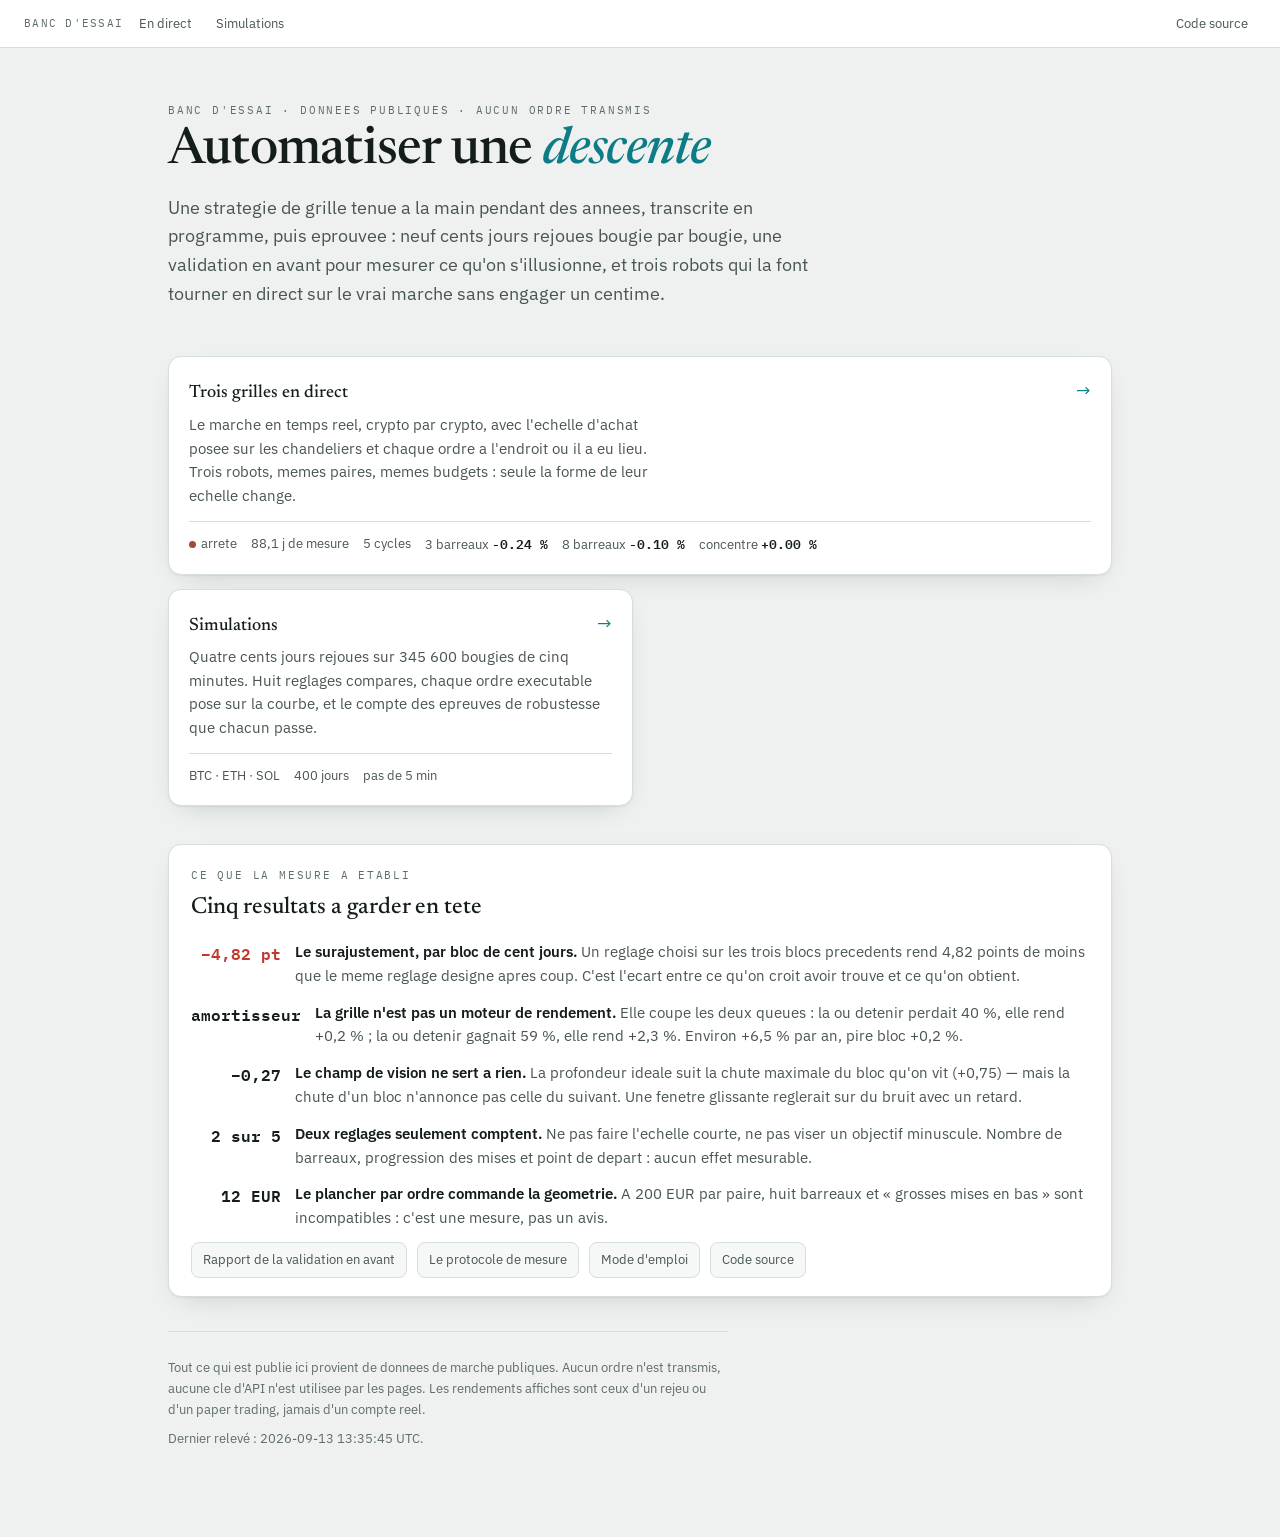
==== docs/index.html @ 189bc149 "Le bot Claude quitte le site : experience close, archivee telle quelle Le tableau de bord du modele " ====
<!doctype html>
<html lang="fr">
<head>
<meta charset="utf-8">
<meta name="viewport" content="width=device-width, initial-scale=1">
<title>Banc d'essai de trading</title>
<meta name="description" content="Trois grilles de trading en paper trading sur dix cryptos, et quatre cents jours rejoues bougie par bougie.">
<link rel="preconnect" href="https://fonts.googleapis.com">
<link rel="preconnect" href="https://fonts.gstatic.com" crossorigin>
<link rel="stylesheet" href="https://fonts.googleapis.com/css2?family=Newsreader:ital,opsz,wght@0,6..72,400;0,6..72,500;0,6..72,600;1,6..72,400&family=IBM+Plex+Mono:wght@400;500;600&family=IBM+Plex+Sans:wght@400;500;600&display=swap">
<link rel="stylesheet" href="nav.css">
<style>
:root{
  --ground:#EEF1F0; --surface:#FFFFFF; --surface-2:#F5F8F7; --surface-3:#EAEFED;
  --ink:#141D1C; --ink-2:#485552; --ink-3:#5F6D6A;
  --rule:#D6DEDC; --rule-fort:#B2BFBB;
  --achat:#0E7C86; --vente:#B0700A; --blocage:#A34A3A;
  --hausse:#0A7A54; --baisse:#C0392E;
  --dort:#C7D1CE; --sur-vif:#FFFFFF;
  --ombre:0 1px 2px rgba(20,29,28,.06), 0 10px 28px -14px rgba(20,29,28,.22);
  --focus:#0E7C86;
}
@media (prefers-color-scheme: dark){
  :root:not([data-theme="light"]){
    --ground:#0E1413; --surface:#161E1D; --surface-2:#1C2625; --surface-3:#243130;
    --ink:#E6ECEA; --ink-2:#A6B4B0; --ink-3:#8A9995;
    --rule:#27332F; --rule-fort:#3A4844;
    --achat:#45C2CE; --vente:#DDA33F; --blocage:#DB7A63;
    --hausse:#22C58B; --baisse:#EB6B5F;
    --dort:#2C3937; --sur-vif:#0E1413;
    --ombre:0 1px 2px rgba(0,0,0,.35), 0 10px 28px -14px rgba(0,0,0,.7);
    --focus:#45C2CE;
  }
}
:root[data-theme="dark"]{
  --ground:#0E1413; --surface:#161E1D; --surface-2:#1C2625; --surface-3:#243130;
  --ink:#E6ECEA; --ink-2:#A6B4B0; --ink-3:#8A9995;
  --rule:#27332F; --rule-fort:#3A4844;
  --achat:#45C2CE; --vente:#DDA33F; --blocage:#DB7A63;
  --hausse:#22C58B; --baisse:#EB6B5F;
  --dort:#2C3937; --sur-vif:#0E1413;
  --ombre:0 1px 2px rgba(0,0,0,.35), 0 10px 28px -14px rgba(0,0,0,.7);
  --focus:#45C2CE;
}
*{box-sizing:border-box}
body{margin:0; background:var(--ground); color:var(--ink);
  font-family:"IBM Plex Sans",system-ui,-apple-system,"Segoe UI",sans-serif;
  font-size:15px; line-height:1.6; -webkit-text-size-adjust:100%}
.enveloppe{max-width:980px; margin:0 auto; padding:clamp(24px,6vw,54px) 18px 80px}
h1,h2,h3{font-family:"Newsreader",Georgia,serif; font-weight:500; margin:0; text-wrap:balance}
h1{font-size:clamp(2rem,6.2vw,3.2rem); line-height:1.08; letter-spacing:-.015em}
h1 em{font-style:italic; color:var(--achat)}
h2{font-size:clamp(1.15rem,3vw,1.45rem)}
h3{font-size:1.12rem; font-weight:500}
p{margin:.6em 0}
a{color:var(--achat)}
.num{font-family:"IBM Plex Mono",ui-monospace,Menlo,Consolas,monospace;
  font-variant-numeric:tabular-nums; letter-spacing:-.01em}
.eyebrow{font-family:"IBM Plex Mono",monospace; font-size:.66rem; letter-spacing:.17em;
  text-transform:uppercase; color:var(--ink-3); margin:0 0 .5em}
.h{color:var(--hausse)} .b{color:var(--baisse)}
:focus-visible{outline:2px solid var(--focus); outline-offset:3px; border-radius:6px}

header.tete{margin-bottom:clamp(30px,5vw,48px)}
header.tete .chapo{max-width:60ch; color:var(--ink-2); font-size:clamp(1rem,2.4vw,1.12rem);
  margin-top:.8em}

/* --- les cartes de destination --- */
.grille{display:grid; gap:14px; grid-template-columns:1fr; margin-bottom:38px}
@media(min-width:720px){
  .grille{grid-template-columns:repeat(2,1fr)}
  .grille .large{grid-column:1 / -1}
}
.porte{display:block; text-decoration:none; color:inherit;
  background:var(--surface); border:1px solid var(--rule); border-radius:13px;
  padding:20px 20px 18px; box-shadow:var(--ombre);
  transition:border-color .15s ease, transform .15s ease}
.porte:hover,.porte:focus-visible{border-color:var(--achat); transform:translateY(-1px)}
.porte .haut{display:flex; align-items:baseline; justify-content:space-between; gap:12px}
.porte h3{line-height:1.2}
.porte .fleche{color:var(--achat); font-size:1.1rem; flex:none}
.porte p{color:var(--ink-2); font-size:.92rem; margin:.5em 0 0; max-width:52ch}
.porte .etat{display:flex; flex-wrap:wrap; gap:6px 14px; margin-top:14px;
  padding-top:12px; border-top:1px solid var(--rule); font-size:.8rem; color:var(--ink-2)}
.porte .etat b{font-family:"IBM Plex Mono",monospace; font-weight:600; color:var(--ink)}
.pastille{display:inline-block; width:7px; height:7px; border-radius:50%;
  margin-right:5px; vertical-align:middle; background:var(--dort)}
.pastille.vif{background:var(--hausse)} .pastille.froid{background:var(--blocage)}

/* --- ce que le banc a etabli --- */
.constats{background:var(--surface); border:1px solid var(--rule); border-radius:13px;
  padding:22px 22px 18px; box-shadow:var(--ombre); margin-bottom:28px}
.constats ul{list-style:none; margin:14px 0 0; padding:0; display:flex;
  flex-direction:column; gap:13px}
.constats li{display:grid; grid-template-columns:auto 1fr; gap:14px; align-items:start}
.constats .chiffre{font-family:"IBM Plex Mono",monospace; font-weight:600; font-size:1.02rem;
  min-width:5.6rem; text-align:right; padding-top:1px}
.constats .quoi{color:var(--ink-2); font-size:.93rem}
.constats .quoi b{color:var(--ink); font-weight:600}

.docs{display:flex; flex-wrap:wrap; gap:8px 10px; margin-top:12px}
.docs a{display:inline-block; padding:6px 11px; border-radius:8px; font-size:.84rem;
  border:1px solid var(--rule); background:var(--surface-2); text-decoration:none;
  color:var(--ink-2)}
.docs a:hover,.docs a:focus-visible{color:var(--ink); border-color:var(--rule-fort)}
footer{margin-top:34px; padding-top:18px; border-top:1px solid var(--rule);
  font-size:.82rem; color:var(--ink-3); max-width:70ch}
</style>
</head>
<body>
<script src="nav.js" defer></script>
<div class="enveloppe">

<header class="tete">
  <p class="eyebrow">banc d'essai · donnees publiques · aucun ordre transmis</p>
  <h1>Automatiser une <em>descente</em></h1>
  <p class="chapo">Une strategie de grille tenue a la main pendant des annees, transcrite
     en programme, puis eprouvee : neuf cents jours rejoues bougie par bougie, une
     validation en avant pour mesurer ce qu'on s'illusionne, et trois robots qui la font
     tourner en direct sur le vrai marche sans engager un centime.</p>
</header>

<div class="grille">
  <a class="porte large" href="paper.html">
    <div class="haut"><h3>Trois grilles en direct</h3><span class="fleche">→</span></div>
    <p>Le marche en temps reel, crypto par crypto, avec l'echelle d'achat posee sur les
       chandeliers et chaque ordre a l'endroit ou il a eu lieu. Trois robots, memes paires,
       memes budgets : seule la forme de leur echelle change.</p>
    <div class="etat" id="etat-paper"><span>chargement…</span></div>
  </a>

  <a class="porte" href="simulations.html">
    <div class="haut"><h3>Simulations</h3><span class="fleche">→</span></div>
    <p>Quatre cents jours rejoues sur 345 600 bougies de cinq minutes. Huit reglages
       compares, chaque ordre executable pose sur la courbe, et le compte des epreuves
       de robustesse que chacun passe.</p>
    <div class="etat"><span>BTC · ETH · SOL</span><span>400 jours</span><span>pas de 5 min</span></div>
  </a>

</div>

<section class="constats">
  <p class="eyebrow">ce que la mesure a etabli</p>
  <h2>Cinq resultats a garder en tete</h2>
  <ul>
    <li><span class="chiffre b">−4,82 pt</span><span class="quoi">
      <b>Le surajustement, par bloc de cent jours.</b> Un reglage choisi sur les trois
      blocs precedents rend 4,82 points de moins que le meme reglage designe apres coup.
      C'est l'ecart entre ce qu'on croit avoir trouve et ce qu'on obtient.</span></li>
    <li><span class="chiffre">amortisseur</span><span class="quoi">
      <b>La grille n'est pas un moteur de rendement.</b> Elle coupe les deux queues :
      la ou detenir perdait 40 %, elle rend +0,2 % ; la ou detenir gagnait 59 %, elle
      rend +2,3 %. Environ +6,5 % par an, pire bloc +0,2 %.</span></li>
    <li><span class="chiffre">−0,27</span><span class="quoi">
      <b>Le champ de vision ne sert a rien.</b> La profondeur ideale suit la chute
      maximale du bloc qu'on vit (+0,75) — mais la chute d'un bloc n'annonce pas celle
      du suivant. Une fenetre glissante reglerait sur du bruit avec un retard.</span></li>
    <li><span class="chiffre">2 sur 5</span><span class="quoi">
      <b>Deux reglages seulement comptent.</b> Ne pas faire l'echelle courte, ne pas
      viser un objectif minuscule. Nombre de barreaux, progression des mises et point
      de depart : aucun effet mesurable.</span></li>
    <li><span class="chiffre">12 EUR</span><span class="quoi">
      <b>Le plancher par ordre commande la geometrie.</b> A 200 EUR par paire, huit
      barreaux et « grosses mises en bas » sont incompatibles : c'est une mesure, pas
      un avis.</span></li>
  </ul>
  <div class="docs">
    <a href="https://github.com/thomasMareel/claude-trading/blob/master/docs/archives/validation-en-avant-2026-09-08.md">Rapport de la validation en avant</a>
    <a href="https://github.com/thomasMareel/claude-trading/blob/master/docs/protocole.md">Le protocole de mesure</a>
    <a href="https://github.com/thomasMareel/claude-trading/blob/master/README.md">Mode d'emploi</a>
    <a href="https://github.com/thomasMareel/claude-trading">Code source</a>
  </div>
</section>

<footer>
  <p>Tout ce qui est publie ici provient de donnees de marche publiques. Aucun ordre n'est
     transmis, aucune cle d'API n'est utilisee par les pages. Les rendements affiches sont
     ceux d'un rejeu ou d'un paper trading, jamais d'un compte reel.</p>
  <p id="maj"></p>
</footer>

</div>
<script>
const pct = v => (v>=0?"+":"") + (v*100).toFixed(2) + " %";
const sgn = v => v > 0 ? "h" : (v < 0 ? "b" : "");
function duree(ms){
  const h = ms/3600000;
  return h < 48 ? h.toFixed(1).replace(".",",")+" h" : (h/24).toFixed(1).replace(".",",")+" j";
}
async function lire(f){
  try{ const r = await fetch(f + "?t=" + Date.now(), {cache:"no-store"});
       return r.ok ? await r.json() : null; }
  catch(e){ return null; }
}
(async function(){
  const [a,b,c] = await Promise.all([
    lire("data/paper_grille.json"), lire("data/paper_grille_8paliers.json"),
    lire("data/paper_grille_8paliers_concentre.json"),
  ]);
  const jeux = [a,b,c].filter(d => d && d.paires && d.paires.length);
  const n = document.getElementById("etat-paper");
  if (!jeux.length) n.innerHTML = "<span>pas encore de releve</span>";
  else {
    const frais = jeux.some(d => Date.now() - Date.parse(d.maj) < 8*60000);
    const nomCourt = {"3paliers":"3 barreaux","8paliers":"8 barreaux",
                      "8paliers_concentre":"concentre"};
    const cycles = jeux.reduce((s,d) => s + d.paires.reduce((t,p)=>t+p.cycles,0), 0);
    n.innerHTML =
      `<span><span class="pastille ${frais?"vif":"froid"}"></span>${frais?"en marche":"arrete"}</span>`
      + `<span>${duree(Date.now()-Math.min(...jeux.map(d=>d.depuis)))} de mesure</span>`
      + `<span>${cycles} cycle${cycles>1?"s":""}</span>`
      + jeux.map(d => `<span>${nomCourt[d.profil]||d.profil} <b class="${sgn(d.perf_total)}">`
          + `${pct(d.perf_total)}</b></span>`).join("");
  }
  const majs = jeux.map(d => d.maj).sort();
  document.getElementById("maj").textContent = majs.length
    ? "Dernier relevé : " + majs[majs.length-1].replace("T"," ").replace("+00:00"," UTC") + "."
    : "";
})();
</script>
</body>
</html>
---- docs/nav.css ----
/*  La barre de navigation, partagee par toutes les pages.
 *
 *  Elle n'impose aucune palette : chaque page a la sienne, et les variables
 *  sont lues avec des solutions de repli en cascade — d'abord le nom utilise
 *  par la page des simulations et du paper trading, puis celui du tableau de
 *  bord, puis une valeur en dur. Une page qui ne definit rien reste donc
 *  lisible, et une page qui definit tout garde son identite.
 */
.barre-nav {
  position: sticky; top: 0; z-index: 50;
  display: flex; align-items: center; gap: 4px;
  flex-wrap: wrap;
  padding: 7px clamp(10px, 3vw, 22px);
  background: var(--surface, var(--card, #fff));
  border-bottom: 1px solid var(--rule, var(--border, #D6DEDC));
  font-family: "IBM Plex Sans", system-ui, -apple-system, "Segoe UI", sans-serif;
  font-size: .82rem;
  /*  translateZ force une couche de composition : sans elle, Safari laisse
   *  filtrer les chandeliers SVG a travers la barre pendant le defilement.  */
  transform: translateZ(0);
  backdrop-filter: saturate(1.2) blur(6px);
}
.barre-nav a {
  display: inline-flex; align-items: center; gap: 6px;
  padding: 5px 9px; border-radius: 7px;
  color: var(--ink-2, var(--muted, #485552));
  text-decoration: none; white-space: nowrap;
  border: 1px solid transparent;
}
.barre-nav a:hover, .barre-nav a:focus-visible {
  background: var(--surface-2, var(--card-2, rgba(127,127,127,.10)));
  color: var(--ink, var(--fg, #141D1C));
}
.barre-nav a[aria-current="page"] {
  color: var(--ink, var(--fg, #141D1C));
  font-weight: 600;
  border-color: var(--rule, var(--border, #D6DEDC));
  background: var(--surface-2, var(--card-2, rgba(127,127,127,.08)));
}
.barre-nav .retour {
  font-weight: 600;
  color: var(--achat, var(--accent, #0E7C86));
}
.barre-nav .retour svg { width: 14px; height: 14px; flex: none; }
.barre-nav .sep {
  width: 1px; height: 18px; margin: 0 6px;
  background: var(--rule, var(--border, #D6DEDC));
  flex: none;
}
.barre-nav .pousse { margin-left: auto; }
.barre-nav .etiquette {
  font-family: "IBM Plex Mono", ui-monospace, monospace;
  font-size: .66rem; letter-spacing: .12em; text-transform: uppercase;
  color: var(--ink-3, var(--muted, #5F6D6A));
  padding: 5px 2px;
}
@media (max-width: 560px) {
  .barre-nav { font-size: .78rem; gap: 2px; }
  .barre-nav .etiquette { display: none; }
  .barre-nav a { padding: 5px 7px; }
}
@media print { .barre-nav { display: none; } }
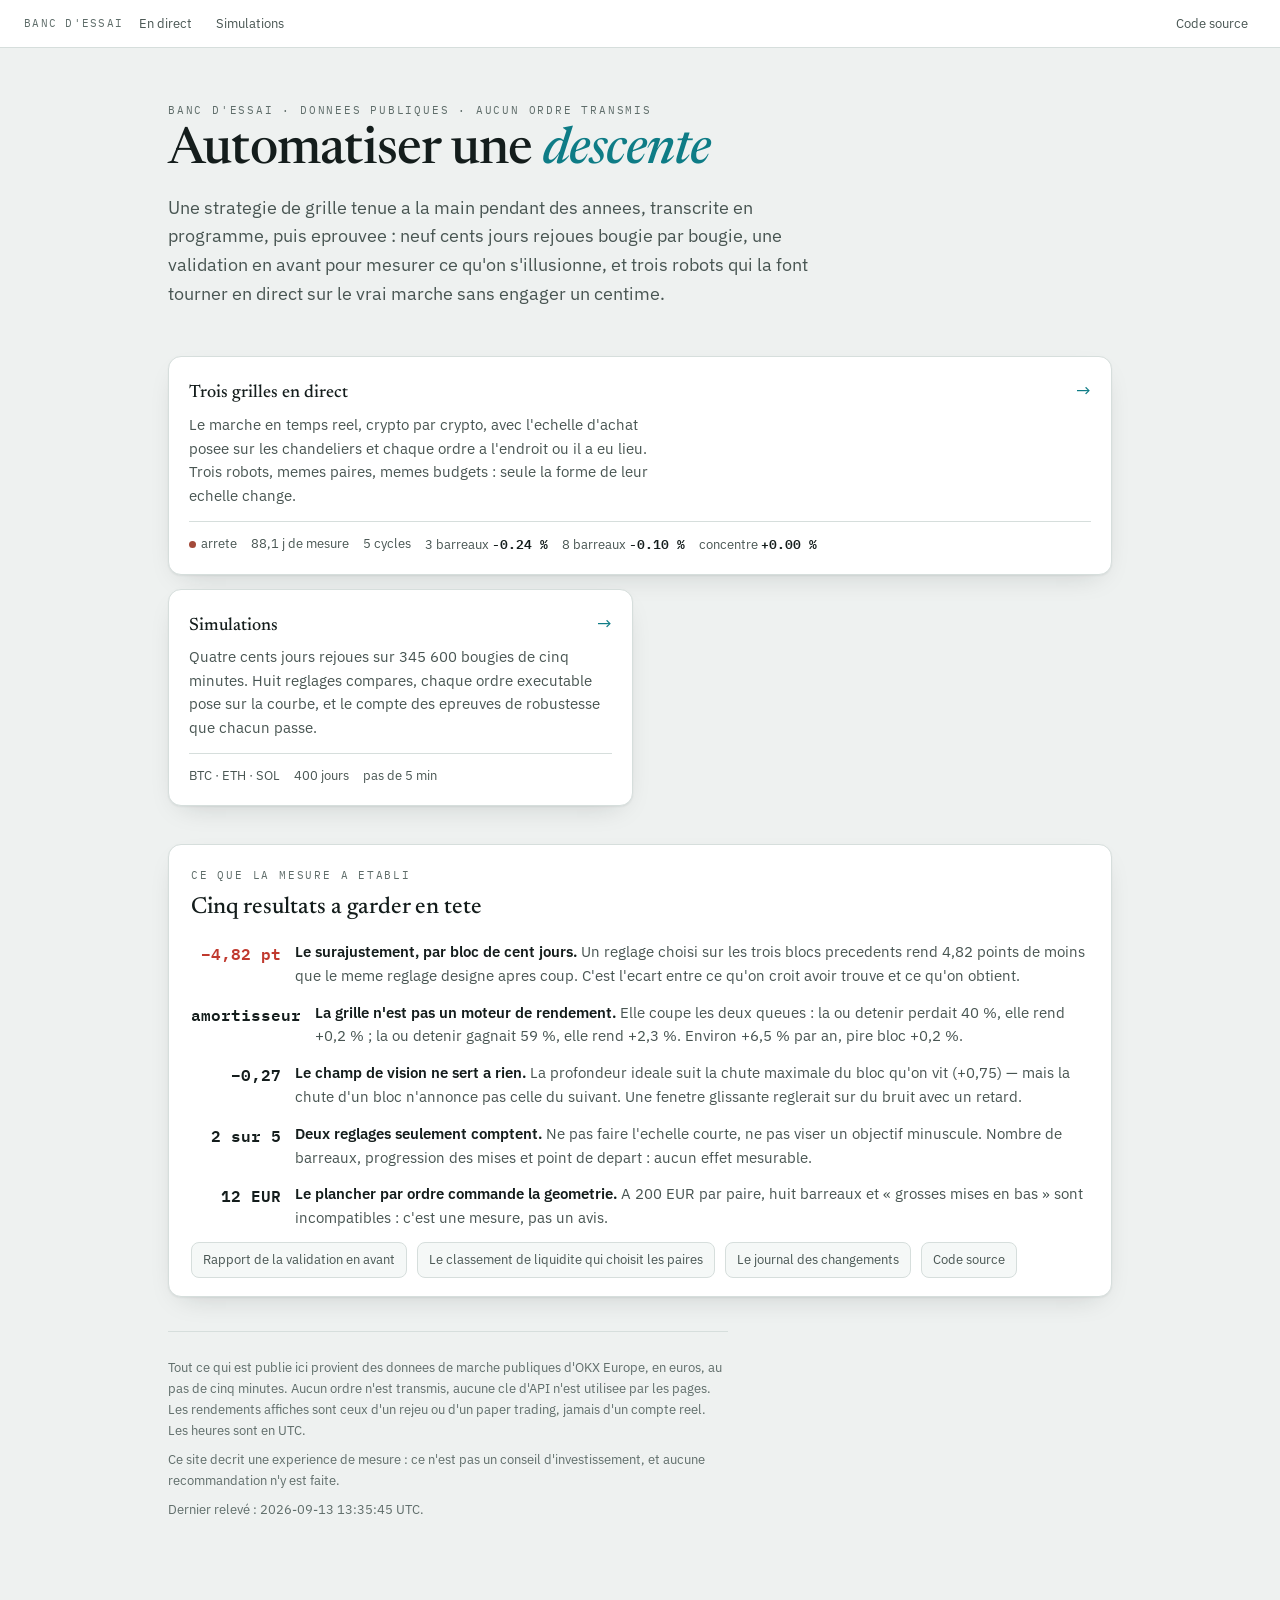
==== commit a4fd834c: "Le site cessait d'etre aussi honnete que le depot : quatre corrections Audit du site sous cinq angle" ====
--- a/docs/index.html
+++ b/docs/index.html
@@ -166,16 +166,19 @@
   </ul>
   <div class="docs">
     <a href="https://github.com/thomasMareel/claude-trading/blob/master/docs/archives/validation-en-avant-2026-09-08.md">Rapport de la validation en avant</a>
-    <a href="https://github.com/thomasMareel/claude-trading/blob/master/docs/protocole.md">Le protocole de mesure</a>
-    <a href="https://github.com/thomasMareel/claude-trading/blob/master/README.md">Mode d'emploi</a>
+    <a href="https://github.com/thomasMareel/claude-trading/blob/master/docs/archives/liquidite.json">Le classement de liquidite qui choisit les paires</a>
+    <a href="https://github.com/thomasMareel/claude-trading/commits/master">Le journal des changements</a>
     <a href="https://github.com/thomasMareel/claude-trading">Code source</a>
   </div>
 </section>
 
 <footer>
-  <p>Tout ce qui est publie ici provient de donnees de marche publiques. Aucun ordre n'est
-     transmis, aucune cle d'API n'est utilisee par les pages. Les rendements affiches sont
-     ceux d'un rejeu ou d'un paper trading, jamais d'un compte reel.</p>
+  <p>Tout ce qui est publie ici provient des donnees de marche publiques d'OKX Europe, en
+     euros, au pas de cinq minutes. Aucun ordre n'est transmis, aucune cle d'API n'est
+     utilisee par les pages. Les rendements affiches sont ceux d'un rejeu ou d'un paper
+     trading, jamais d'un compte reel. Les heures sont en UTC.</p>
+  <p>Ce site decrit une experience de mesure : ce n'est pas un conseil d'investissement,
+     et aucune recommandation n'y est faite.</p>
   <p id="maj"></p>
 </footer>
 
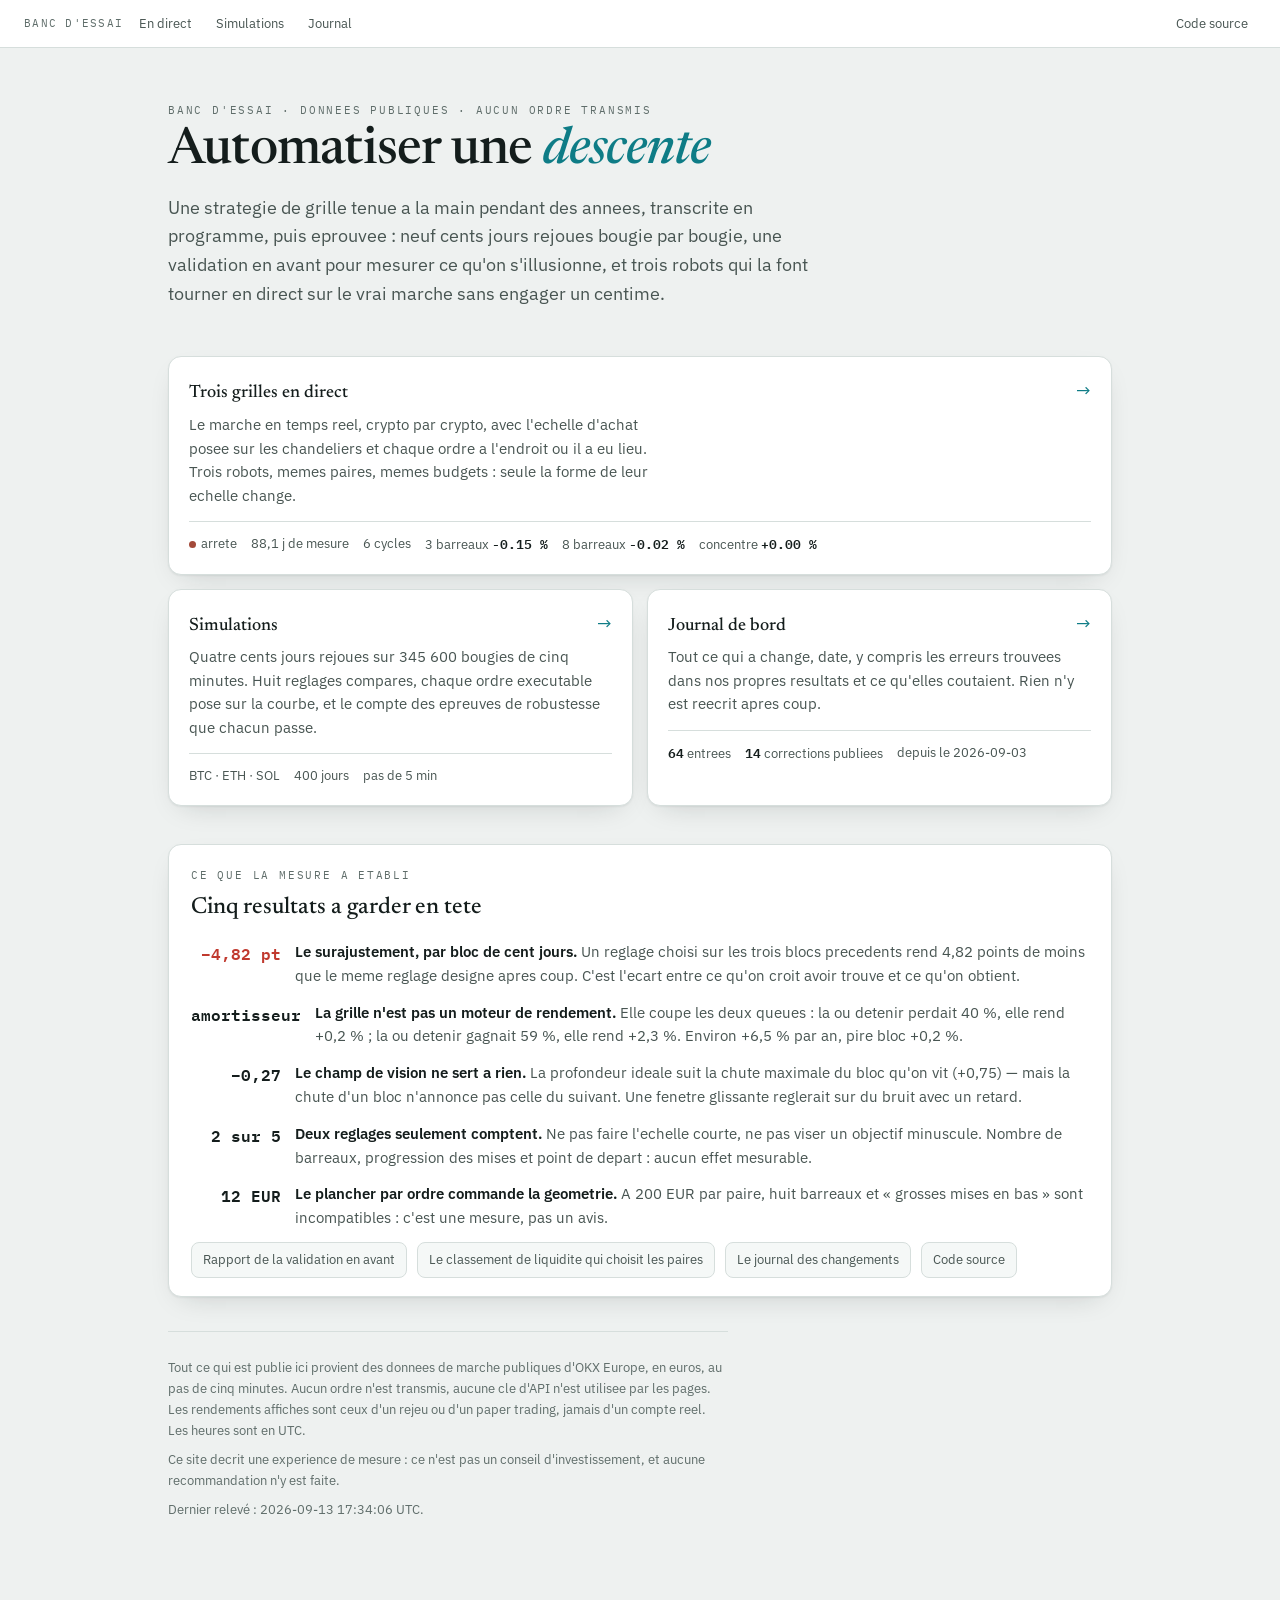
==== commit ecf35162: "Un journal de bord : ce qui a change, et ce qui etait faux Des centaines de pages publient des courb" ====
--- a/docs/index.html
+++ b/docs/index.html
@@ -137,6 +137,12 @@
     <div class="etat"><span>BTC · ETH · SOL</span><span>400 jours</span><span>pas de 5 min</span></div>
   </a>
 
+  <a class="porte" href="journal.html">
+    <div class="haut"><h3>Journal de bord</h3><span class="fleche">→</span></div>
+    <p>Tout ce qui a change, date, y compris les erreurs trouvees dans nos propres
+       resultats et ce qu'elles coutaient. Rien n'y est reecrit apres coup.</p>
+    <div class="etat" id="etat-journal"><span>chargement…</span></div>
+  </a>
 </div>
 
 <section class="constats">
@@ -196,9 +202,9 @@
   catch(e){ return null; }
 }
 (async function(){
-  const [a,b,c] = await Promise.all([
+  const [a,b,c,jrn] = await Promise.all([
     lire("data/paper_grille.json"), lire("data/paper_grille_8paliers.json"),
-    lire("data/paper_grille_8paliers_concentre.json"),
+    lire("data/paper_grille_8paliers_concentre.json"), lire("data/journal.json"),
   ]);
   const jeux = [a,b,c].filter(d => d && d.paires && d.paires.length);
   const n = document.getElementById("etat-paper");
@@ -215,6 +221,14 @@
       + jeux.map(d => `<span>${nomCourt[d.profil]||d.profil} <b class="${sgn(d.perf_total)}">`
           + `${pct(d.perf_total)}</b></span>`).join("");
   }
+  const nj = document.getElementById("etat-journal");
+  if (jrn && jrn.entrees && jrn.entrees.length){
+    const corr = jrn.entrees.filter(e => e.etiquette === "correction").length;
+    nj.innerHTML = `<span><b>${jrn.entrees.length}</b> entrees</span>`
+      + `<span><b>${corr}</b> corrections publiees</span>`
+      + `<span>depuis le ${jrn.entrees[jrn.entrees.length-1].date.slice(0,10)}</span>`;
+  } else nj.innerHTML = "<span>indisponible</span>";
+
   const majs = jeux.map(d => d.maj).sort();
   document.getElementById("maj").textContent = majs.length
     ? "Dernier relevé : " + majs[majs.length-1].replace("T"," ").replace("+00:00"," UTC") + "."
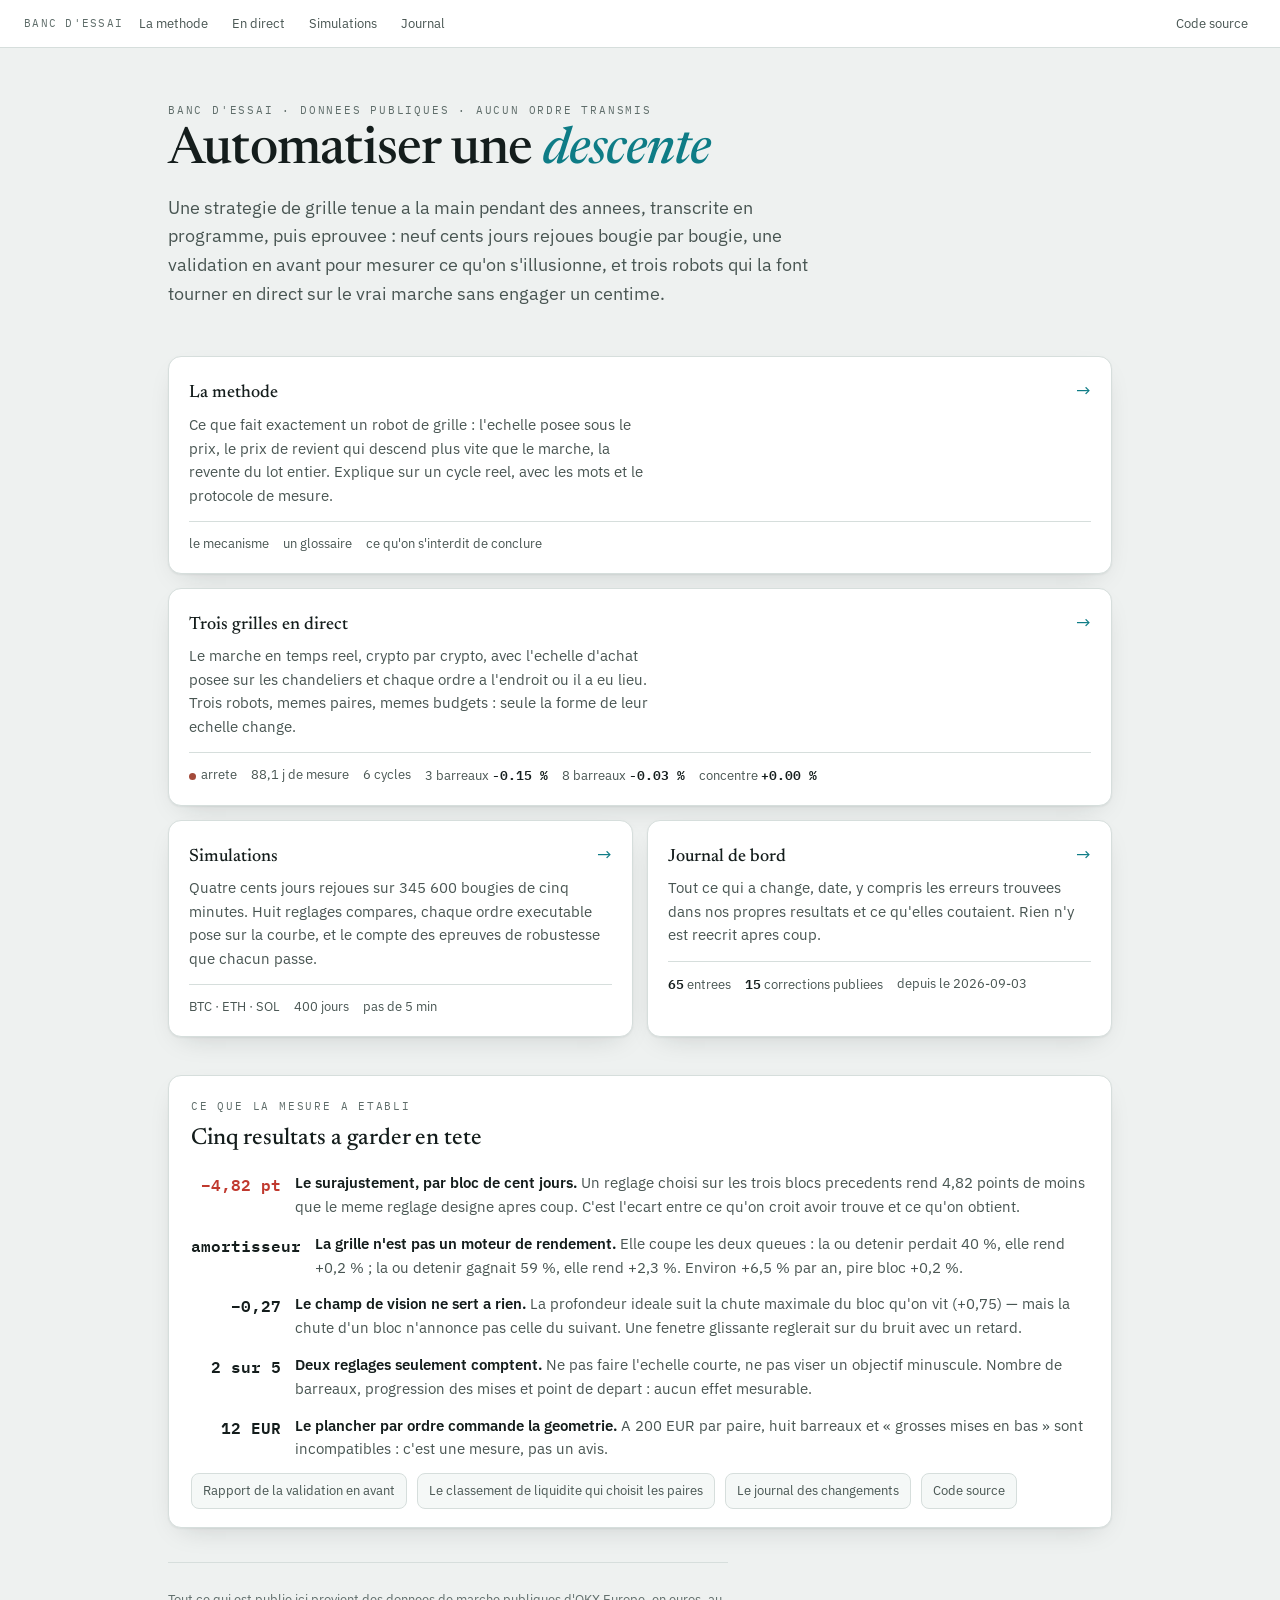
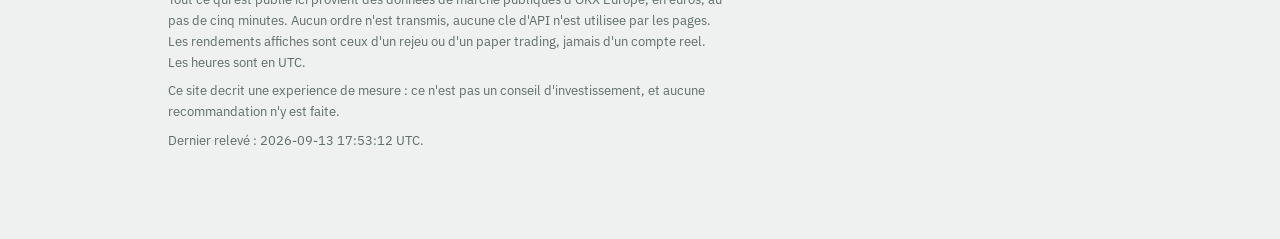
==== commit f1549211: "La methode : le mecanisme explique sur un cycle reel, et non sur un exemple arrange C'etait le trou " ====
--- a/docs/index.html
+++ b/docs/index.html
@@ -121,6 +121,15 @@
 </header>
 
 <div class="grille">
+  <a class="porte large" href="methode.html">
+    <div class="haut"><h3>La methode</h3><span class="fleche">→</span></div>
+    <p>Ce que fait exactement un robot de grille : l'echelle posee sous le prix, le
+       prix de revient qui descend plus vite que le marche, la revente du lot entier.
+       Explique sur un cycle reel, avec les mots et le protocole de mesure.</p>
+    <div class="etat"><span>le mecanisme</span><span>un glossaire</span><span>ce qu'on
+      s'interdit de conclure</span></div>
+  </a>
+
   <a class="porte large" href="paper.html">
     <div class="haut"><h3>Trois grilles en direct</h3><span class="fleche">→</span></div>
     <p>Le marche en temps reel, crypto par crypto, avec l'echelle d'achat posee sur les
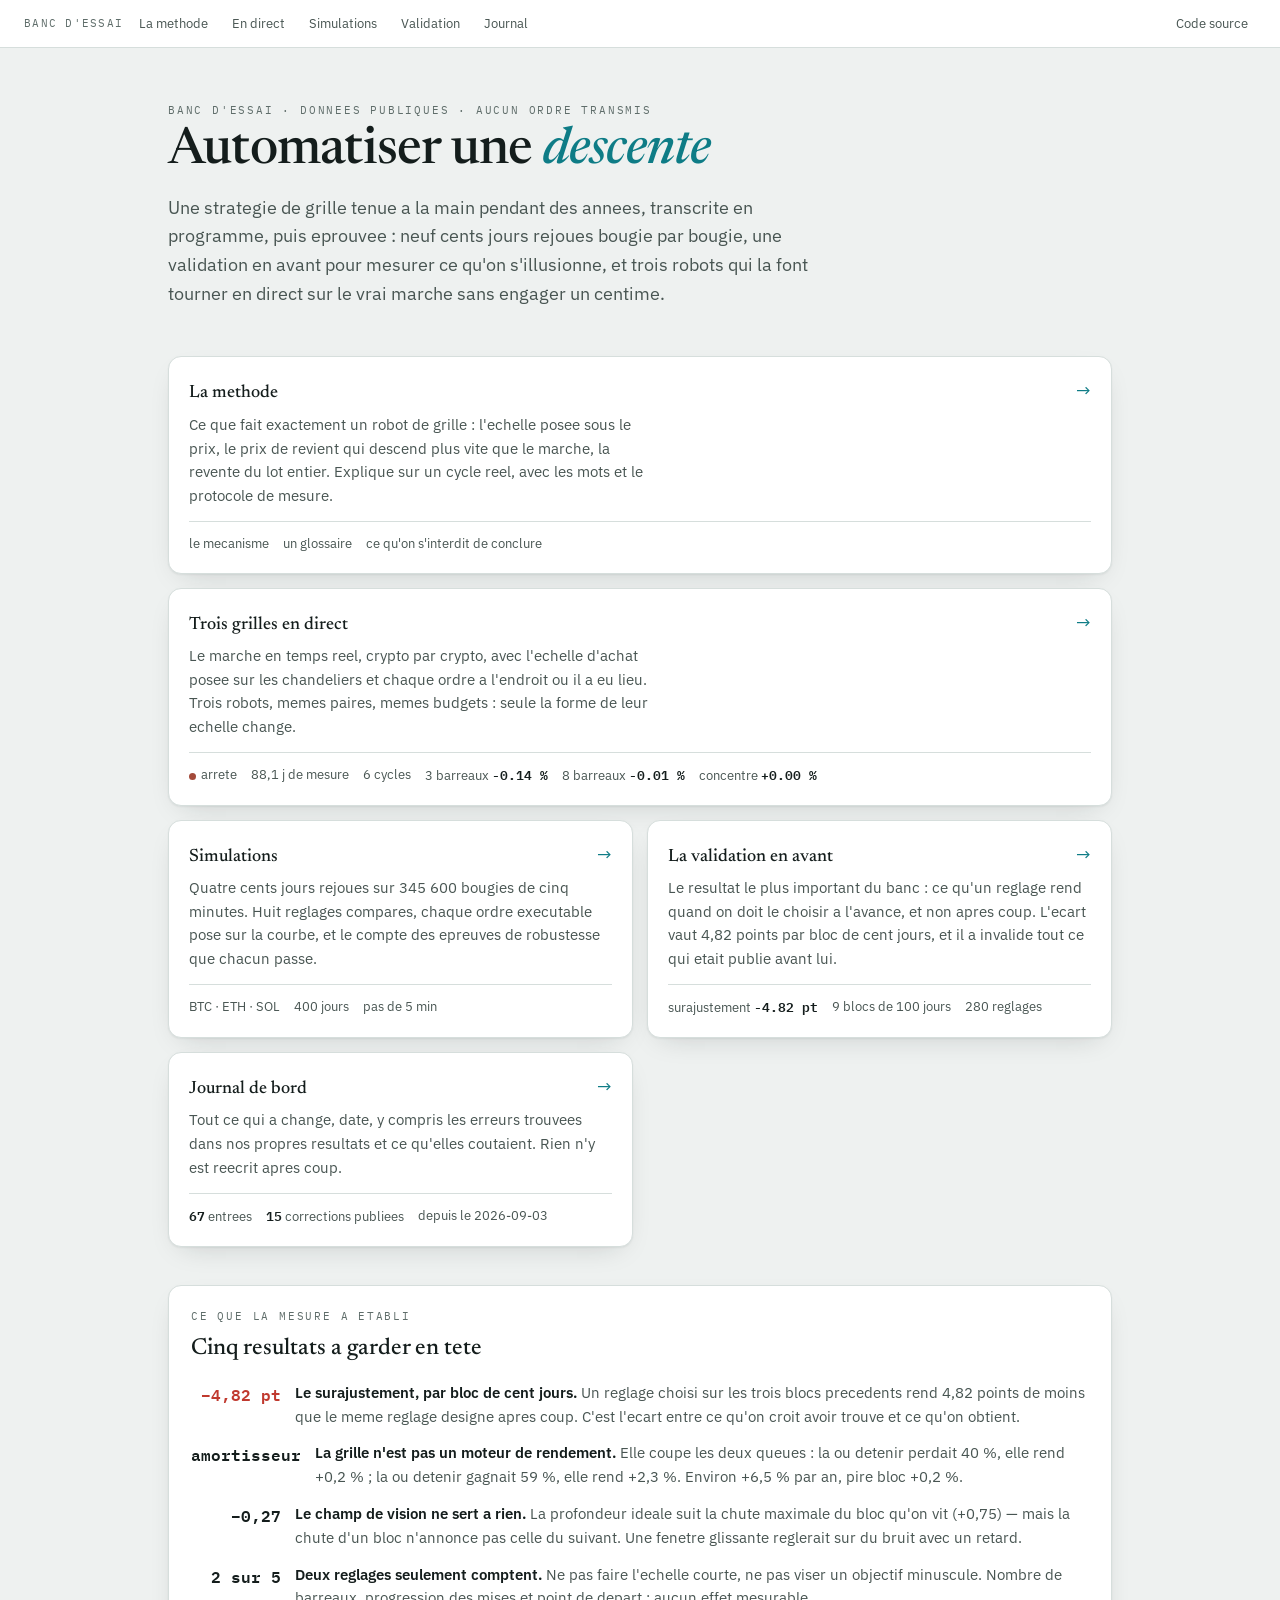
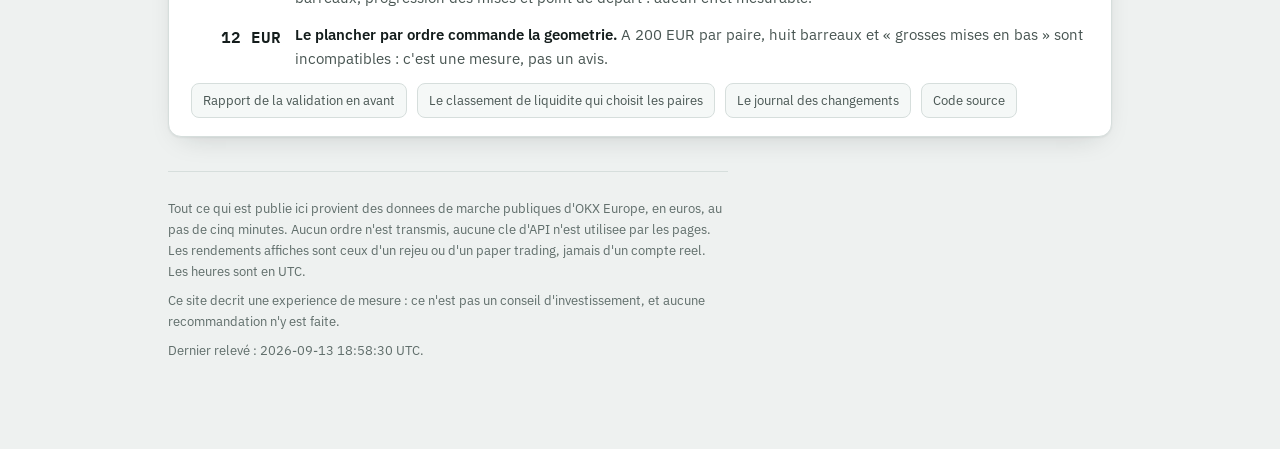
==== commit 903a3ad2: "La validation en avant devient une page, et les couleurs cessent de vivre en cinq exemplaires DEUX C" ====
--- a/docs/index.html
+++ b/docs/index.html
@@ -9,39 +9,8 @@
 <link rel="preconnect" href="https://fonts.gstatic.com" crossorigin>
 <link rel="stylesheet" href="https://fonts.googleapis.com/css2?family=Newsreader:ital,opsz,wght@0,6..72,400;0,6..72,500;0,6..72,600;1,6..72,400&family=IBM+Plex+Mono:wght@400;500;600&family=IBM+Plex+Sans:wght@400;500;600&display=swap">
 <link rel="stylesheet" href="nav.css">
+<link rel="stylesheet" href="jetons.css">
 <style>
-:root{
-  --ground:#EEF1F0; --surface:#FFFFFF; --surface-2:#F5F8F7; --surface-3:#EAEFED;
-  --ink:#141D1C; --ink-2:#485552; --ink-3:#5F6D6A;
-  --rule:#D6DEDC; --rule-fort:#B2BFBB;
-  --achat:#0E7C86; --vente:#B0700A; --blocage:#A34A3A;
-  --hausse:#0A7A54; --baisse:#C0392E;
-  --dort:#C7D1CE; --sur-vif:#FFFFFF;
-  --ombre:0 1px 2px rgba(20,29,28,.06), 0 10px 28px -14px rgba(20,29,28,.22);
-  --focus:#0E7C86;
-}
-@media (prefers-color-scheme: dark){
-  :root:not([data-theme="light"]){
-    --ground:#0E1413; --surface:#161E1D; --surface-2:#1C2625; --surface-3:#243130;
-    --ink:#E6ECEA; --ink-2:#A6B4B0; --ink-3:#8A9995;
-    --rule:#27332F; --rule-fort:#3A4844;
-    --achat:#45C2CE; --vente:#DDA33F; --blocage:#DB7A63;
-    --hausse:#22C58B; --baisse:#EB6B5F;
-    --dort:#2C3937; --sur-vif:#0E1413;
-    --ombre:0 1px 2px rgba(0,0,0,.35), 0 10px 28px -14px rgba(0,0,0,.7);
-    --focus:#45C2CE;
-  }
-}
-:root[data-theme="dark"]{
-  --ground:#0E1413; --surface:#161E1D; --surface-2:#1C2625; --surface-3:#243130;
-  --ink:#E6ECEA; --ink-2:#A6B4B0; --ink-3:#8A9995;
-  --rule:#27332F; --rule-fort:#3A4844;
-  --achat:#45C2CE; --vente:#DDA33F; --blocage:#DB7A63;
-  --hausse:#22C58B; --baisse:#EB6B5F;
-  --dort:#2C3937; --sur-vif:#0E1413;
-  --ombre:0 1px 2px rgba(0,0,0,.35), 0 10px 28px -14px rgba(0,0,0,.7);
-  --focus:#45C2CE;
-}
 *{box-sizing:border-box}
 body{margin:0; background:var(--ground); color:var(--ink);
   font-family:"IBM Plex Sans",system-ui,-apple-system,"Segoe UI",sans-serif;
@@ -144,6 +113,14 @@
        compares, chaque ordre executable pose sur la courbe, et le compte des epreuves
        de robustesse que chacun passe.</p>
     <div class="etat"><span>BTC · ETH · SOL</span><span>400 jours</span><span>pas de 5 min</span></div>
+  </a>
+
+  <a class="porte" href="validation.html">
+    <div class="haut"><h3>La validation en avant</h3><span class="fleche">→</span></div>
+    <p>Le resultat le plus important du banc : ce qu'un reglage rend quand on doit le
+       choisir a l'avance, et non apres coup. L'ecart vaut 4,82 points par bloc de cent
+       jours, et il a invalide tout ce qui etait publie avant lui.</p>
+    <div class="etat" id="etat-validation"><span>chargement…</span></div>
   </a>
 
   <a class="porte" href="journal.html">
@@ -211,9 +188,10 @@
   catch(e){ return null; }
 }
 (async function(){
-  const [a,b,c,jrn] = await Promise.all([
+  const [a,b,c,jrn,val] = await Promise.all([
     lire("data/paper_grille.json"), lire("data/paper_grille_8paliers.json"),
     lire("data/paper_grille_8paliers_concentre.json"), lire("data/journal.json"),
+    lire("data/validation.json"),
   ]);
   const jeux = [a,b,c].filter(d => d && d.paires && d.paires.length);
   const n = document.getElementById("etat-paper");
@@ -238,6 +216,14 @@
       + `<span>depuis le ${jrn.entrees[jrn.entrees.length-1].date.slice(0,10)}</span>`;
   } else nj.innerHTML = "<span>indisponible</span>";
 
+  const nv = document.getElementById("etat-validation");
+  if (val && val.verdict){
+    const w = val.verdict;
+    nv.innerHTML = `<span>surajustement <b class="b">${(w.surajustement*100).toFixed(2)} pt</b></span>`
+      + `<span>${val.n_blocs} blocs de ${val.bloc_jours} jours</span>`
+      + `<span>${val.n_reglages} reglages</span>`;
+  } else nv.innerHTML = "<span>indisponible</span>";
+
   const majs = jeux.map(d => d.maj).sort();
   document.getElementById("maj").textContent = majs.length
     ? "Dernier relevé : " + majs[majs.length-1].replace("T"," ").replace("+00:00"," UTC") + "."
--- a/docs/jetons.css
+++ b/docs/jetons.css
@@ -0,0 +1,71 @@
+/*  Les couleurs du site, en un seul endroit.
+ *
+ *  Elles etaient recopiees dans cinq pages, environ cent vingt lignes chacune,
+ *  et elles avaient DEJA DIVERGE sans que personne le voie : --hausse valait
+ *  #0A7A54 sur quatre pages et #0B8F63 sur celle des simulations, qui portait
+ *  en plus deux verts differents pour « positif » dans son propre fichier —
+ *  --hausse-txt pour le texte, --hausse pour les valeurs. On retient #0A7A54,
+ *  et --hausse-txt devient un alias de --hausse plutot qu'une seconde verite.
+ *
+ *  TROIS ETATS, PAS DEUX. Le visiteur peut avoir choisi clair, choisi sombre,
+ *  ou n'avoir rien choisi — et c'est le cas le plus frequent, ou seul
+ *  prefers-color-scheme decide. Le bloc :root nu porte donc la palette claire
+ *  complete ; la media-query ne REDEFINIT que les memes jetons, protegee par
+ *  :not([data-theme="light"]) pour qu'un choix explicite de clair l'emporte sur
+ *  un systeme sombre ; et [data-theme="dark"] les redefinit encore pour que le
+ *  choix explicite de sombre l'emporte dans l'autre sens. Aucune couleur
+ *  n'existe uniquement derriere une media-query : elle ne s'appliquerait pas
+ *  dans l'etat par defaut du navigateur.
+ */
+:root{
+  /* surfaces et fonds */
+  --ground:#EEF1F0; --surface:#FFFFFF; --surface-2:#F5F8F7; --surface-3:#EAEFED;
+  /* encres */
+  --ink:#141D1C; --ink-2:#485552; --ink-3:#5F6D6A;
+  /* filets */
+  --rule:#D6DEDC; --rule-fort:#B2BFBB;
+  /* le vocabulaire du banc : un achat, une vente, un blocage */
+  --achat:#0E7C86; --vente:#B0700A; --blocage:#A34A3A;
+  /* la direction d'un prix */
+  --hausse:#0A7A54; --baisse:#C0392E;
+  /* les memes, en aplat, quand du texte clair se pose dessus */
+  --achat-plein:#0C6E70; --hausse-plein:#0A7A54; --baisse-plein:#B23A2E;
+  --hausse-txt:#0A7A54;          /* alias historique : meme valeur que --hausse */
+  --sur-vif:#FFFFFF;             /* texte pose sur un aplat vif */
+  /* ce qui dort, et le prix lui-meme */
+  --dort:#C7D1CE; --prix:#3F4B47;
+  --ombre:0 1px 2px rgba(20,29,28,.06), 0 10px 28px -14px rgba(20,29,28,.22);
+  --focus:#0E7C86;
+}
+@media (prefers-color-scheme: dark){
+  :root:not([data-theme="light"]){
+    --ground:#0E1413; --surface:#161E1D; --surface-2:#1C2625; --surface-3:#243130;
+    --ink:#E6ECEA; --ink-2:#A6B4B0; --ink-3:#8A9995;
+    /*  --rule remonte de #27332F a #2E3B37 : sur un fond presque noir, l'ancien
+     *  filet etait invisible et les cartes n'avaient plus de bord.  */
+    --rule:#2E3B37; --rule-fort:#3A4844;
+    --achat:#45C2CE; --vente:#DDA33F; --blocage:#DB7A63;
+    --hausse:#22C58B; --baisse:#EB6B5F;
+    --achat-plein:#45C2CE; --hausse-plein:#22C58B; --baisse-plein:#EB6B5F;
+    --hausse-txt:#22C58B;
+    --sur-vif:#0E1413;
+    --dort:#2C3937; --prix:#93A19D;
+    /*  Une ombre noire sur un fond presque noir ne souleve rien. On garde une
+     *  ombre resserree pour la profondeur, et le relief vient du filet.  */
+    --ombre:0 1px 2px rgba(0,0,0,.4), 0 6px 18px -10px rgba(0,0,0,.75);
+    --focus:#45C2CE;
+  }
+}
+:root[data-theme="dark"]{
+  --ground:#0E1413; --surface:#161E1D; --surface-2:#1C2625; --surface-3:#243130;
+  --ink:#E6ECEA; --ink-2:#A6B4B0; --ink-3:#8A9995;
+  --rule:#2E3B37; --rule-fort:#3A4844;
+  --achat:#45C2CE; --vente:#DDA33F; --blocage:#DB7A63;
+  --hausse:#22C58B; --baisse:#EB6B5F;
+  --achat-plein:#45C2CE; --hausse-plein:#22C58B; --baisse-plein:#EB6B5F;
+  --hausse-txt:#22C58B;
+  --sur-vif:#0E1413;
+  --dort:#2C3937; --prix:#93A19D;
+  --ombre:0 1px 2px rgba(0,0,0,.4), 0 6px 18px -10px rgba(0,0,0,.75);
+  --focus:#45C2CE;
+}
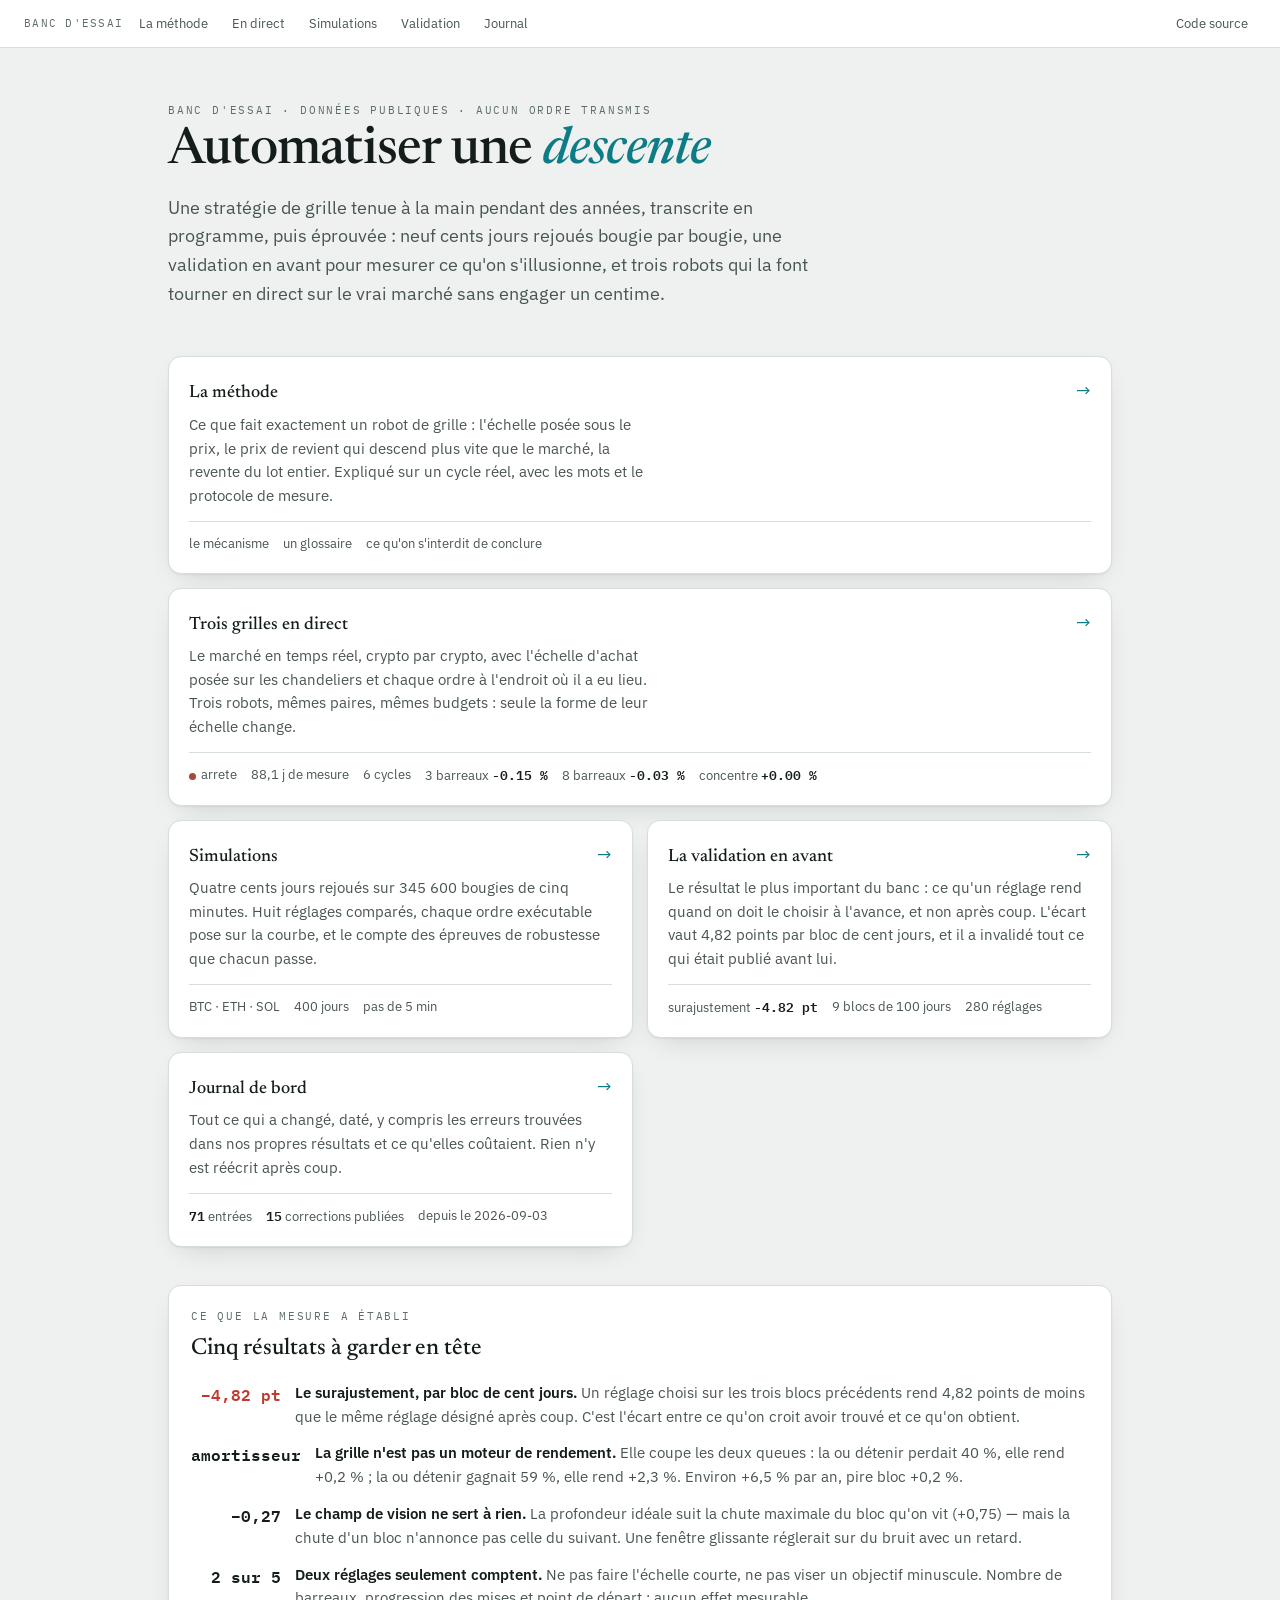
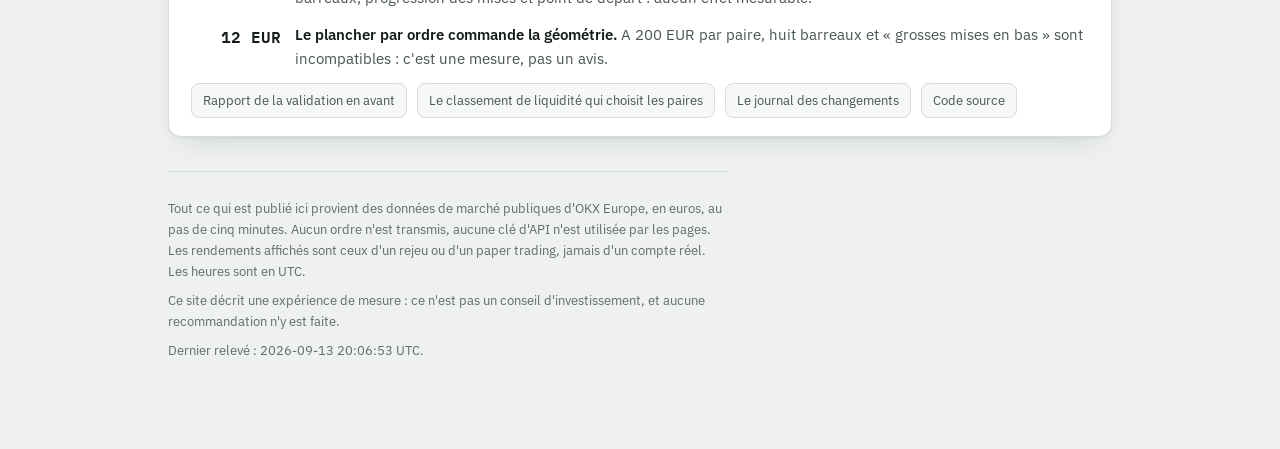
==== commit edac0554: "Les accents, et l'outil qui les remet sans casser le code Les pages avaient ete ecrites sans accents" ====
--- a/docs/index.html
+++ b/docs/index.html
@@ -4,7 +4,7 @@
 <meta charset="utf-8">
 <meta name="viewport" content="width=device-width, initial-scale=1">
 <title>Banc d'essai de trading</title>
-<meta name="description" content="Trois grilles de trading en paper trading sur dix cryptos, et quatre cents jours rejoues bougie par bougie.">
+<meta name="description" content="Trois grilles de trading en paper trading sur dix cryptos, et quatre cents jours rejoués bougie par bougie.">
 <link rel="preconnect" href="https://fonts.googleapis.com">
 <link rel="preconnect" href="https://fonts.gstatic.com" crossorigin>
 <link rel="stylesheet" href="https://fonts.googleapis.com/css2?family=Newsreader:ital,opsz,wght@0,6..72,400;0,6..72,500;0,6..72,600;1,6..72,400&family=IBM+Plex+Mono:wght@400;500;600&family=IBM+Plex+Sans:wght@400;500;600&display=swap">
@@ -81,95 +81,95 @@
 <div class="enveloppe">
 
 <header class="tete">
-  <p class="eyebrow">banc d'essai · donnees publiques · aucun ordre transmis</p>
+  <p class="eyebrow">banc d'essai · données publiques · aucun ordre transmis</p>
   <h1>Automatiser une <em>descente</em></h1>
-  <p class="chapo">Une strategie de grille tenue a la main pendant des annees, transcrite
-     en programme, puis eprouvee : neuf cents jours rejoues bougie par bougie, une
+  <p class="chapo">Une stratégie de grille tenue à la main pendant des années, transcrite
+     en programme, puis éprouvée : neuf cents jours rejoués bougie par bougie, une
      validation en avant pour mesurer ce qu'on s'illusionne, et trois robots qui la font
-     tourner en direct sur le vrai marche sans engager un centime.</p>
+     tourner en direct sur le vrai marché sans engager un centime.</p>
 </header>
 
 <div class="grille">
   <a class="porte large" href="methode.html">
-    <div class="haut"><h3>La methode</h3><span class="fleche">→</span></div>
-    <p>Ce que fait exactement un robot de grille : l'echelle posee sous le prix, le
-       prix de revient qui descend plus vite que le marche, la revente du lot entier.
-       Explique sur un cycle reel, avec les mots et le protocole de mesure.</p>
-    <div class="etat"><span>le mecanisme</span><span>un glossaire</span><span>ce qu'on
+    <div class="haut"><h3>La méthode</h3><span class="fleche">→</span></div>
+    <p>Ce que fait exactement un robot de grille : l'échelle posée sous le prix, le
+       prix de revient qui descend plus vite que le marché, la revente du lot entier.
+       Expliqué sur un cycle réel, avec les mots et le protocole de mesure.</p>
+    <div class="etat"><span>le mécanisme</span><span>un glossaire</span><span>ce qu'on
       s'interdit de conclure</span></div>
   </a>
 
   <a class="porte large" href="paper.html">
     <div class="haut"><h3>Trois grilles en direct</h3><span class="fleche">→</span></div>
-    <p>Le marche en temps reel, crypto par crypto, avec l'echelle d'achat posee sur les
-       chandeliers et chaque ordre a l'endroit ou il a eu lieu. Trois robots, memes paires,
-       memes budgets : seule la forme de leur echelle change.</p>
+    <p>Le marché en temps réel, crypto par crypto, avec l'échelle d'achat posée sur les
+       chandeliers et chaque ordre à l'endroit où il a eu lieu. Trois robots, mêmes paires,
+       mêmes budgets : seule la forme de leur échelle change.</p>
     <div class="etat" id="etat-paper"><span>chargement…</span></div>
   </a>
 
   <a class="porte" href="simulations.html">
     <div class="haut"><h3>Simulations</h3><span class="fleche">→</span></div>
-    <p>Quatre cents jours rejoues sur 345 600 bougies de cinq minutes. Huit reglages
-       compares, chaque ordre executable pose sur la courbe, et le compte des epreuves
+    <p>Quatre cents jours rejoués sur 345 600 bougies de cinq minutes. Huit réglages
+       comparés, chaque ordre exécutable pose sur la courbe, et le compte des épreuves
        de robustesse que chacun passe.</p>
     <div class="etat"><span>BTC · ETH · SOL</span><span>400 jours</span><span>pas de 5 min</span></div>
   </a>
 
   <a class="porte" href="validation.html">
     <div class="haut"><h3>La validation en avant</h3><span class="fleche">→</span></div>
-    <p>Le resultat le plus important du banc : ce qu'un reglage rend quand on doit le
-       choisir a l'avance, et non apres coup. L'ecart vaut 4,82 points par bloc de cent
-       jours, et il a invalide tout ce qui etait publie avant lui.</p>
+    <p>Le résultat le plus important du banc : ce qu'un réglage rend quand on doit le
+       choisir à l'avance, et non après coup. L'écart vaut 4,82 points par bloc de cent
+       jours, et il a invalidé tout ce qui était publié avant lui.</p>
     <div class="etat" id="etat-validation"><span>chargement…</span></div>
   </a>
 
   <a class="porte" href="journal.html">
     <div class="haut"><h3>Journal de bord</h3><span class="fleche">→</span></div>
-    <p>Tout ce qui a change, date, y compris les erreurs trouvees dans nos propres
-       resultats et ce qu'elles coutaient. Rien n'y est reecrit apres coup.</p>
+    <p>Tout ce qui a changé, daté, y compris les erreurs trouvées dans nos propres
+       résultats et ce qu'elles coûtaient. Rien n'y est réécrit après coup.</p>
     <div class="etat" id="etat-journal"><span>chargement…</span></div>
   </a>
 </div>
 
 <section class="constats">
-  <p class="eyebrow">ce que la mesure a etabli</p>
-  <h2>Cinq resultats a garder en tete</h2>
+  <p class="eyebrow">ce que la mesure a établi</p>
+  <h2>Cinq résultats à garder en tête</h2>
   <ul>
     <li><span class="chiffre b">−4,82 pt</span><span class="quoi">
-      <b>Le surajustement, par bloc de cent jours.</b> Un reglage choisi sur les trois
-      blocs precedents rend 4,82 points de moins que le meme reglage designe apres coup.
-      C'est l'ecart entre ce qu'on croit avoir trouve et ce qu'on obtient.</span></li>
+      <b>Le surajustement, par bloc de cent jours.</b> Un réglage choisi sur les trois
+      blocs précédents rend 4,82 points de moins que le même réglage désigné après coup.
+      C'est l'écart entre ce qu'on croit avoir trouvé et ce qu'on obtient.</span></li>
     <li><span class="chiffre">amortisseur</span><span class="quoi">
       <b>La grille n'est pas un moteur de rendement.</b> Elle coupe les deux queues :
-      la ou detenir perdait 40 %, elle rend +0,2 % ; la ou detenir gagnait 59 %, elle
+      la ou détenir perdait 40 %, elle rend +0,2 % ; la ou détenir gagnait 59 %, elle
       rend +2,3 %. Environ +6,5 % par an, pire bloc +0,2 %.</span></li>
     <li><span class="chiffre">−0,27</span><span class="quoi">
-      <b>Le champ de vision ne sert a rien.</b> La profondeur ideale suit la chute
+      <b>Le champ de vision ne sert à rien.</b> La profondeur idéale suit la chute
       maximale du bloc qu'on vit (+0,75) — mais la chute d'un bloc n'annonce pas celle
-      du suivant. Une fenetre glissante reglerait sur du bruit avec un retard.</span></li>
+      du suivant. Une fenêtre glissante réglerait sur du bruit avec un retard.</span></li>
     <li><span class="chiffre">2 sur 5</span><span class="quoi">
-      <b>Deux reglages seulement comptent.</b> Ne pas faire l'echelle courte, ne pas
+      <b>Deux réglages seulement comptent.</b> Ne pas faire l'échelle courte, ne pas
       viser un objectif minuscule. Nombre de barreaux, progression des mises et point
-      de depart : aucun effet mesurable.</span></li>
+      de départ : aucun effet mesurable.</span></li>
     <li><span class="chiffre">12 EUR</span><span class="quoi">
-      <b>Le plancher par ordre commande la geometrie.</b> A 200 EUR par paire, huit
+      <b>Le plancher par ordre commande la géométrie.</b> A 200 EUR par paire, huit
       barreaux et « grosses mises en bas » sont incompatibles : c'est une mesure, pas
       un avis.</span></li>
   </ul>
   <div class="docs">
     <a href="https://github.com/thomasMareel/claude-trading/blob/master/docs/archives/validation-en-avant-2026-09-08.md">Rapport de la validation en avant</a>
-    <a href="https://github.com/thomasMareel/claude-trading/blob/master/docs/archives/liquidite.json">Le classement de liquidite qui choisit les paires</a>
+    <a href="https://github.com/thomasMareel/claude-trading/blob/master/docs/archives/liquidite.json">Le classement de liquidité qui choisit les paires</a>
     <a href="https://github.com/thomasMareel/claude-trading/commits/master">Le journal des changements</a>
     <a href="https://github.com/thomasMareel/claude-trading">Code source</a>
   </div>
 </section>
 
 <footer>
-  <p>Tout ce qui est publie ici provient des donnees de marche publiques d'OKX Europe, en
-     euros, au pas de cinq minutes. Aucun ordre n'est transmis, aucune cle d'API n'est
-     utilisee par les pages. Les rendements affiches sont ceux d'un rejeu ou d'un paper
-     trading, jamais d'un compte reel. Les heures sont en UTC.</p>
-  <p>Ce site decrit une experience de mesure : ce n'est pas un conseil d'investissement,
+  <p>Tout ce qui est publié ici provient des données de marché publiques d'OKX Europe, en
+     euros, au pas de cinq minutes. Aucun ordre n'est transmis, aucune clé d'API n'est
+     utilisée par les pages. Les rendements affichés sont ceux d'un rejeu ou d'un paper
+     trading, jamais d'un compte réel. Les heures sont en UTC.</p>
+  <p>Ce site décrit une expérience de mesure : ce n'est pas un conseil d'investissement,
      et aucune recommandation n'y est faite.</p>
   <p id="maj"></p>
 </footer>
@@ -195,7 +195,7 @@
   ]);
   const jeux = [a,b,c].filter(d => d && d.paires && d.paires.length);
   const n = document.getElementById("etat-paper");
-  if (!jeux.length) n.innerHTML = "<span>pas encore de releve</span>";
+  if (!jeux.length) n.innerHTML = "<span>pas encore de relevé</span>";
   else {
     const frais = jeux.some(d => Date.now() - Date.parse(d.maj) < 8*60000);
     const nomCourt = {"3paliers":"3 barreaux","8paliers":"8 barreaux",
@@ -211,8 +211,8 @@
   const nj = document.getElementById("etat-journal");
   if (jrn && jrn.entrees && jrn.entrees.length){
     const corr = jrn.entrees.filter(e => e.etiquette === "correction").length;
-    nj.innerHTML = `<span><b>${jrn.entrees.length}</b> entrees</span>`
-      + `<span><b>${corr}</b> corrections publiees</span>`
+    nj.innerHTML = `<span><b>${jrn.entrees.length}</b> entrées</span>`
+      + `<span><b>${corr}</b> corrections publiées</span>`
       + `<span>depuis le ${jrn.entrees[jrn.entrees.length-1].date.slice(0,10)}</span>`;
   } else nj.innerHTML = "<span>indisponible</span>";
 
@@ -221,7 +221,7 @@
     const w = val.verdict;
     nv.innerHTML = `<span>surajustement <b class="b">${(w.surajustement*100).toFixed(2)} pt</b></span>`
       + `<span>${val.n_blocs} blocs de ${val.bloc_jours} jours</span>`
-      + `<span>${val.n_reglages} reglages</span>`;
+      + `<span>${val.n_reglages} réglages</span>`;
   } else nv.innerHTML = "<span>indisponible</span>";
 
   const majs = jeux.map(d => d.maj).sort();
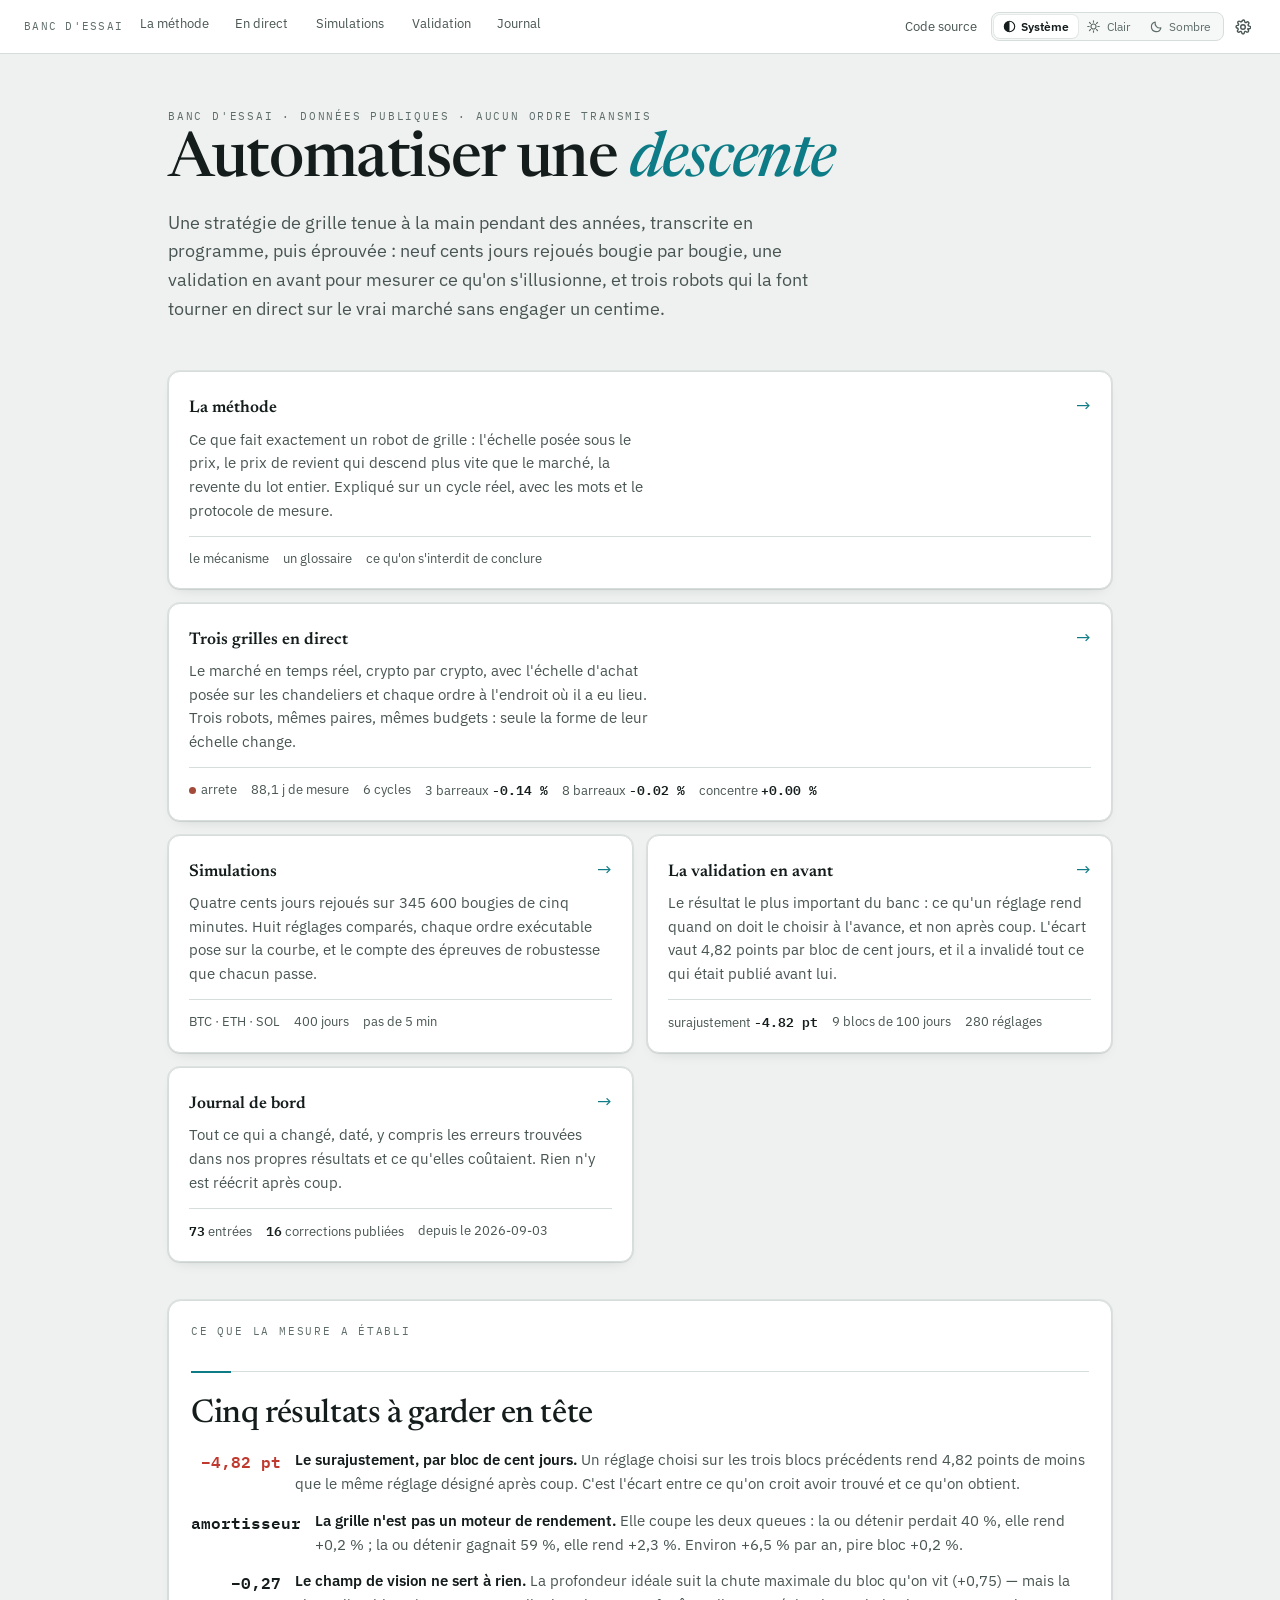
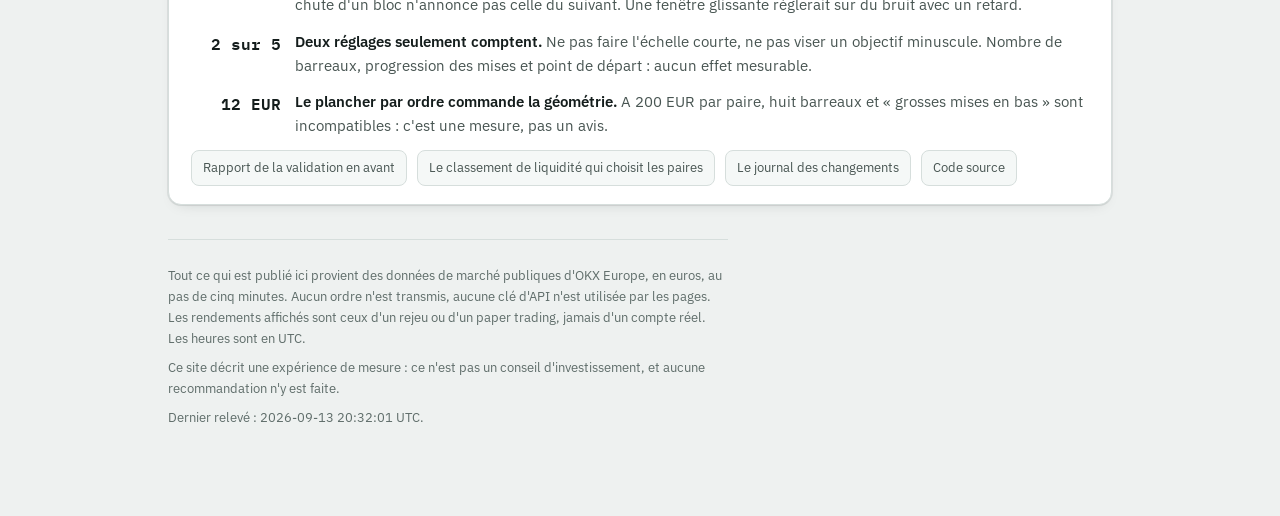
==== commit 2552ed79: "Le theme, les reglages d'affichage, et un cycle qui s'etudie au clic jetons.css portait depuis le de" ====
--- a/docs/index.html
+++ b/docs/index.html
@@ -10,17 +10,29 @@
 <link rel="stylesheet" href="https://fonts.googleapis.com/css2?family=Newsreader:ital,opsz,wght@0,6..72,400;0,6..72,500;0,6..72,600;1,6..72,400&family=IBM+Plex+Mono:wght@400;500;600&family=IBM+Plex+Sans:wght@400;500;600&display=swap">
 <link rel="stylesheet" href="nav.css">
 <link rel="stylesheet" href="jetons.css">
+<link rel="stylesheet" href="gabarit.css">
+<script src="prefs.js"></script>
 <style>
 *{box-sizing:border-box}
 body{margin:0; background:var(--ground); color:var(--ink);
   font-family:"IBM Plex Sans",system-ui,-apple-system,"Segoe UI",sans-serif;
-  font-size:15px; line-height:1.6; -webkit-text-size-adjust:100%}
+  font-size:var(--corps); line-height:1.6; -webkit-text-size-adjust:100%}
 .enveloppe{max-width:980px; margin:0 auto; padding:clamp(24px,6vw,54px) 18px 80px}
-h1,h2,h3{font-family:"Newsreader",Georgia,serif; font-weight:500; margin:0; text-wrap:balance}
-h1{font-size:clamp(2rem,6.2vw,3.2rem); line-height:1.08; letter-spacing:-.015em}
+h1,h2,h3{font-family:var(--f-titre); font-weight:500; margin:0;
+  text-wrap:balance; font-optical-sizing:auto}
+h1{font-size:var(--t-affiche); line-height:1.03; letter-spacing:-.022em}
 h1 em{font-style:italic; color:var(--achat)}
-h2{font-size:clamp(1.15rem,3vw,1.45rem)}
-h3{font-size:1.12rem; font-weight:500}
+h2{font-size:var(--t-section); line-height:1.15; letter-spacing:-.012em;
+  margin:var(--e-8) 0 var(--e-2)}
+/*  Une section commence par un filet, et un segment pétrole de quarante pixels
+    posé dessus : la hiérarchie se voit avant même qu'on ait lu le titre. */
+h2{position:relative; padding-top:var(--e-5); border-top:1px solid var(--rule)}
+h2::before{content:""; position:absolute; top:-1px; left:0;
+  width:40px; height:2px; background:var(--achat)}
+h2:first-of-type{margin-top:var(--e-6)}
+@media(max-width:700px){h2{margin-top:var(--e-6)}}
+
+h3{font-size:var(--t-sous); font-weight:600; line-height:1.25}
 p{margin:.6em 0}
 a{color:var(--achat)}
 .num{font-family:"IBM Plex Mono",ui-monospace,Menlo,Consolas,monospace;
@@ -41,10 +53,14 @@
   .grille .large{grid-column:1 / -1}
 }
 .porte{display:block; text-decoration:none; color:inherit;
-  background:var(--surface); border:1px solid var(--rule); border-radius:13px;
+  background:var(--surface); border:1px solid var(--rule); border-radius:var(--r-3);
   padding:20px 20px 18px; box-shadow:var(--ombre);
-  transition:border-color .15s ease, transform .15s ease}
-.porte:hover,.porte:focus-visible{border-color:var(--achat); transform:translateY(-1px)}
+  transition:border-color var(--t-moyen) var(--c-std),
+    background-color var(--t-moyen) var(--c-std),
+    transform var(--t-moyen) var(--c-std)}
+.porte:hover,.porte:focus-visible{border-color:var(--achat);
+  background:var(--surface-survol); transform:translateY(-1px)}
+.porte:active{transform:none; background:var(--surface-actif)}
 .porte .haut{display:flex; align-items:baseline; justify-content:space-between; gap:12px}
 .porte h3{line-height:1.2}
 .porte .fleche{color:var(--achat); font-size:1.1rem; flex:none}
@@ -68,16 +84,21 @@
 .constats .quoi b{color:var(--ink); font-weight:600}
 
 .docs{display:flex; flex-wrap:wrap; gap:8px 10px; margin-top:12px}
-.docs a{display:inline-block; padding:6px 11px; border-radius:8px; font-size:.84rem;
+.docs a{display:inline-block; padding:6px 11px; border-radius:var(--r-2); font-size:.84rem;
   border:1px solid var(--rule); background:var(--surface-2); text-decoration:none;
-  color:var(--ink-2)}
-.docs a:hover,.docs a:focus-visible{color:var(--ink); border-color:var(--rule-fort)}
+  color:var(--ink-2);
+  transition:background-color var(--t-court) var(--c-std),
+    border-color var(--t-court) var(--c-std), color var(--t-court) var(--c-std)}
+.docs a:hover,.docs a:focus-visible{color:var(--ink);
+  background:var(--surface-survol); border-color:var(--rule-survol)}
+.docs a:active{background:var(--surface-actif)}
 footer{margin-top:34px; padding-top:18px; border-top:1px solid var(--rule);
   font-size:.82rem; color:var(--ink-3); max-width:70ch}
 </style>
 </head>
 <body>
 <script src="nav.js" defer></script>
+<script src="reglages.js" defer></script>
 <div class="enveloppe">
 
 <header class="tete">
--- a/docs/nav.css
+++ b/docs/nav.css
@@ -1,62 +1,86 @@
-/*  La barre de navigation, partagee par toutes les pages.
+/*  La barre de navigation, partagée par toutes les pages.
  *
- *  Elle n'impose aucune palette : chaque page a la sienne, et les variables
- *  sont lues avec des solutions de repli en cascade — d'abord le nom utilise
- *  par la page des simulations et du paper trading, puis celui du tableau de
- *  bord, puis une valeur en dur. Une page qui ne definit rien reste donc
- *  lisible, et une page qui definit tout garde son identite.
+ *  Elle lit les jetons de jetons.css et gabarit.css, et garde des solutions de
+ *  repli en dur : une page qui oublierait un lien reste lisible.
  */
 .barre-nav {
-  position: sticky; top: 0; z-index: 50;
+  position: sticky; top: 0; z-index: 100;
   display: flex; align-items: center; gap: 4px;
   flex-wrap: wrap;
   padding: 7px clamp(10px, 3vw, 22px);
-  background: var(--surface, var(--card, #fff));
-  border-bottom: 1px solid var(--rule, var(--border, #D6DEDC));
-  font-family: "IBM Plex Sans", system-ui, -apple-system, "Segoe UI", sans-serif;
+  background: var(--surface, #fff);
+  border-bottom: 1px solid var(--rule, #D6DEDC);
+  font-family: var(--f-corps, "IBM Plex Sans", system-ui, sans-serif);
   font-size: .82rem;
   /*  translateZ force une couche de composition : sans elle, Safari laisse
-   *  filtrer les chandeliers SVG a travers la barre pendant le defilement.  */
+   *  filtrer les chandeliers SVG à travers la barre pendant le défilement.  */
   transform: translateZ(0);
   backdrop-filter: saturate(1.2) blur(6px);
 }
 .barre-nav a {
   display: inline-flex; align-items: center; gap: 6px;
-  padding: 5px 9px; border-radius: 7px;
-  color: var(--ink-2, var(--muted, #485552));
+  padding: 5px 9px; border-radius: var(--r-2, 8px);
+  color: var(--ink-2, #485552);
   text-decoration: none; white-space: nowrap;
   border: 1px solid transparent;
+  transition: background-color var(--t-court, 110ms) var(--c-std, ease),
+              color var(--t-court, 110ms) var(--c-std, ease),
+              border-color var(--t-court, 110ms) var(--c-std, ease);
 }
 .barre-nav a:hover, .barre-nav a:focus-visible {
-  background: var(--surface-2, var(--card-2, rgba(127,127,127,.10)));
-  color: var(--ink, var(--fg, #141D1C));
+  background: var(--surface-survol, rgba(127,127,127,.10));
+  color: var(--ink, #141D1C);
 }
 .barre-nav a[aria-current="page"] {
-  color: var(--ink, var(--fg, #141D1C));
+  color: var(--ink, #141D1C);
   font-weight: 600;
-  border-color: var(--rule, var(--border, #D6DEDC));
-  background: var(--surface-2, var(--card-2, rgba(127,127,127,.08)));
+  border-color: var(--rule, #D6DEDC);
+  background: var(--surface-actif, rgba(127,127,127,.08));
+}
+/*  La page courante passe en gras, et les six liens se décalaient à chaque
+ *  page. Un fantôme en gras, haut de zéro pixel, occupe la largeur définitive :
+ *  la barre ne bouge plus d'une page à l'autre. En grille, le texte et le
+ *  fantôme se superposent en colonne et la largeur prise est la plus grande.  */
+.barre-nav a[data-nom] { display: inline-grid; justify-items: center }
+.barre-nav a[data-nom]::after {
+  content: attr(data-nom); font-weight: 600;
+  height: 0; overflow: hidden; visibility: hidden; pointer-events: none;
 }
 .barre-nav .retour {
   font-weight: 600;
-  color: var(--achat, var(--accent, #0E7C86));
+  color: var(--achat, #0E7C86);
 }
 .barre-nav .retour svg { width: 14px; height: 14px; flex: none; }
 .barre-nav .sep {
   width: 1px; height: 18px; margin: 0 6px;
-  background: var(--rule, var(--border, #D6DEDC));
+  background: var(--rule, #D6DEDC);
   flex: none;
 }
 .barre-nav .pousse { margin-left: auto; }
 .barre-nav .etiquette {
-  font-family: "IBM Plex Mono", ui-monospace, monospace;
-  font-size: .66rem; letter-spacing: .12em; text-transform: uppercase;
-  color: var(--ink-3, var(--muted, #5F6D6A));
+  font-family: var(--f-mono, "IBM Plex Mono", monospace);
+  font-size: var(--t-oeil, .66rem); letter-spacing: .12em; text-transform: uppercase;
+  color: var(--ink-3, #5F6D6A);
   padding: 5px 2px;
+}
+/*  Le thème et l'engrenage, au bout de la barre. Ils sont posés par reglages.js
+ *  APRÈS le lien « Code source » ; c'est ce lien qui porte margin-left:auto,
+ *  donc le groupe entier se colle à droite.  */
+.barre-nav .outils { display: flex; align-items: center; gap: 4px; flex: none }
+
+@media (max-width: 860px) {
+  /*  En étroit, les trois mots du sélecteur de thème coûtent une ligne entière
+   *  de barre. Les icônes portent le même sens et le nom reste dans le titre
+   *  accessible ; le réglage complet, libellé, vit de toute façon aussi dans le
+   *  panneau.  */
+  .barre-nav .segmente button > span { display: none }
+  .barre-nav .segmente button { padding: 6px 8px }
 }
 @media (max-width: 560px) {
   .barre-nav { font-size: .78rem; gap: 2px; }
   .barre-nav .etiquette { display: none; }
   .barre-nav a { padding: 5px 7px; }
+  .barre-nav .source { display: none }
+  .barre-nav .outils { margin-left: auto }
 }
 @media print { .barre-nav { display: none; } }
--- a/docs/jetons.css
+++ b/docs/jetons.css
@@ -1,71 +1,188 @@
-/*  Les couleurs du site, en un seul endroit.
+/*  Les couleurs du site, en un seul endroit — et chacune écrite UNE fois.
  *
- *  Elles etaient recopiees dans cinq pages, environ cent vingt lignes chacune,
- *  et elles avaient DEJA DIVERGE sans que personne le voie : --hausse valait
+ *  Elles vivaient recopiées dans cinq pages, environ cent vingt lignes chacune,
+ *  et elles avaient DÉJÀ DIVERGÉ sans que personne le voie : --hausse valait
  *  #0A7A54 sur quatre pages et #0B8F63 sur celle des simulations, qui portait
- *  en plus deux verts differents pour « positif » dans son propre fichier —
- *  --hausse-txt pour le texte, --hausse pour les valeurs. On retient #0A7A54,
- *  et --hausse-txt devient un alias de --hausse plutot qu'une seconde verite.
+ *  en plus deux verts différents pour « positif » dans son propre fichier.
  *
- *  TROIS ETATS, PAS DEUX. Le visiteur peut avoir choisi clair, choisi sombre,
- *  ou n'avoir rien choisi — et c'est le cas le plus frequent, ou seul
- *  prefers-color-scheme decide. Le bloc :root nu porte donc la palette claire
- *  complete ; la media-query ne REDEFINIT que les memes jetons, protegee par
- *  :not([data-theme="light"]) pour qu'un choix explicite de clair l'emporte sur
- *  un systeme sombre ; et [data-theme="dark"] les redefinit encore pour que le
- *  choix explicite de sombre l'emporte dans l'autre sens. Aucune couleur
- *  n'existe uniquement derriere une media-query : elle ne s'appliquerait pas
- *  dans l'etat par defaut du navigateur.
+ *  La première réunion gardait la forme classique à trois blocs : la palette
+ *  claire dans :root, la sombre répétée deux fois — une fois derrière
+ *  prefers-color-scheme, une fois derrière [data-theme="dark"]. Ça marchait, et
+ *  ça rejouait exactement la faute qu'on venait de corriger : une même couleur
+ *  écrite à deux endroits finit par n'être plus la même. Avec quinze jetons de
+ *  plus, c'était trente occasions de diverger.
+ *
+ *  D'OÙ light-dark(). Chaque jeton porte ses deux valeurs sur la même ligne, et
+ *  c'est color-scheme qui choisit. Le visiteur a trois états : clair choisi,
+ *  sombre choisi, ou rien choisi — le plus fréquent, où le système décide seul.
+ *  `color-scheme: light dark` couvre le troisième ; les deux premiers se
+ *  tamponnent par data-theme sur <html>, qui ne fait plus que changer
+ *  color-scheme. Un seul attribut, aucune palette dupliquée.
+ *
+ *  Et color-scheme rend au passage ce qu'aucune variable CSS ne peut rendre :
+ *  des ascenseurs, une sélection de texte, des cases à cocher et des menus
+ *  déroulants natifs à la bonne teinte. Sans lui, un site sombre garde des
+ *  ascenseurs blancs, ce qui se voit tout de suite.
+ *
+ *  LE REPLI. light-dark() est arrivé fin 2023 dans Firefox, début 2024 chez les
+ *  autres. Un navigateur plus ancien ne le comprend pas ; comme une variable
+ *  personnalisée accepte n'importe quoi à l'analyse et n'échoue qu'au moment de
+ *  servir, une page sans repli s'afficherait sans AUCUNE couleur — fonds
+ *  transparents, texte noir par défaut. Le bloc :root nu porte donc la palette
+ *  claire en toutes lettres, et @supports ne l'écrase que là où light-dark()
+ *  existe vraiment. Un vieux navigateur voit le site en clair : dégradé, lisible.
  */
+
 :root{
-  /* surfaces et fonds */
+  color-scheme: light;
+
+  /*  ——— surfaces ———
+   *  ground   le fond de page, en retrait
+   *  surface  une carte posée dessus
+   *  creux    un encart en retrait DANS une carte (stats, barres)
+   *  haut     ce qui flotte : infobulle, panneau de réglages
+   *  survol / actif : les marches 4 et 5, celles qui manquaient et qui sont la
+   *  raison mécanique pour laquelle les jetons paraissaient morts au survol.  */
   --ground:#EEF1F0; --surface:#FFFFFF; --surface-2:#F5F8F7; --surface-3:#EAEFED;
-  /* encres */
+  --surface-creux:#F5F8F7; --surface-haut:#FFFFFF;
+  --surface-survol:#EDF2F0; --surface-actif:#E2EAE7;
+
+  /* ——— encres ——— */
   --ink:#141D1C; --ink-2:#485552; --ink-3:#5F6D6A;
-  /* filets */
-  --rule:#D6DEDC; --rule-fort:#B2BFBB;
-  /* le vocabulaire du banc : un achat, une vente, un blocage */
+
+  /*  ——— filets ———
+   *  rule       le bord d'une carte
+   *  rule-fort  un en-tête de tableau, une séparation qui compte
+   *  rule-survol  le bord d'un jeton survolé — il empruntait rule-fort, et un
+   *               jeton survolé ressemblait donc à un en-tête de tableau
+   *  grille     la grille du graphique : plus claire que le bord de la carte,
+   *             sinon elle concurrence le cadre qui la contient  */
+  --rule:#D6DEDC; --rule-fort:#B2BFBB; --rule-survol:#9FAFAA; --grille:#E4EAE8;
+
+  /* ——— le vocabulaire du banc : un achat, une vente, un blocage ——— */
   --achat:#0E7C86; --vente:#B0700A; --blocage:#A34A3A;
-  /* la direction d'un prix */
+  --achat-doux:#E2F0F1; --vente-doux:#F6EBD9;
+
+  /* ——— la direction d'un prix ——— */
   --hausse:#0A7A54; --baisse:#C0392E;
-  /* les memes, en aplat, quand du texte clair se pose dessus */
   --achat-plein:#0C6E70; --hausse-plein:#0A7A54; --baisse-plein:#B23A2E;
-  --hausse-txt:#0A7A54;          /* alias historique : meme valeur que --hausse */
-  --sur-vif:#FFFFFF;             /* texte pose sur un aplat vif */
-  /* ce qui dort, et le prix lui-meme */
-  --dort:#C7D1CE; --prix:#3F4B47;
-  --ombre:0 1px 2px rgba(20,29,28,.06), 0 10px 28px -14px rgba(20,29,28,.22);
+  --hausse-txt:#0A7A54;          /* alias historique : même valeur que --hausse */
+  --sur-vif:#FFFFFF;             /* texte posé sur un aplat vif */
+
+  /*  Les chandeliers passent par leur propre alias : la variante pour daltoniens
+   *  n'a alors qu'un seul endroit à changer, et elle ne touche pas au sens de
+   *  --hausse dans le texte courant.  */
+  --chandelier-h:var(--hausse); --chandelier-b:var(--baisse);
+
+  /* ——— le graphique ——— */
+  --dort:#C7D1CE; --prix:#3F4B47; --reticule:#5F6D6A;
+  --bande:rgba(14,124,134,.10);  /* période où du capital dort, derrière les bougies */
   --focus:#0E7C86;
+
+  /*  ——— élévation ———
+   *  Le filet d'un pixel n'est pas une bordure : c'est la première couche de
+   *  l'ombre, en gris ALPHA, donc posable sur n'importe quelle surface. En
+   *  sombre, une ombre noire sur un fond presque noir ne soulève rien : on
+   *  renforce l'anneau au lieu d'augmenter le flou, et la surface s'éclaircit.
+   *  Seules les couleurs changent d'un thème à l'autre ; la géométrie, non.
+   *  Appariement obligatoire : --ombre va avec --surface, --ombre-haut avec
+   *  --surface-haut. Une infobulle qui porte --surface fusionne avec la carte
+   *  qu'elle survole — c'était le cas en sombre.  */
+  --o1:rgba(20,29,28,.07); --o2:rgba(20,29,28,.10); --o3:rgba(20,29,28,.22);
+  --oh1:rgba(20,29,28,.12); --oh2:rgba(20,29,28,.12);
+  --oh3:rgba(20,29,28,.20); --oh4:rgba(20,29,28,.24);
+  --ombre:0 0 0 1px var(--o1), 0 1px 2px -1px var(--o2), 0 6px 16px -10px var(--o3);
+  --ombre-haut:0 0 0 1px var(--oh1), 0 2px 4px -2px var(--oh2),
+               0 12px 28px -8px var(--oh3), 0 24px 56px -24px var(--oh4);
+
+  /*  ——— mise en veille ———
+   *  Quand on étudie un cycle, le reste de la série reste VISIBLE mais s'atténue :
+   *  on met en évidence, on n'isole pas. Ces deux-là ne sont pas des couleurs,
+   *  donc light-dark() ne les prend pas ; ils gardent l'ancienne forme, en bas
+   *  de fichier. À perception égale, il faut atténuer plus fort en sombre.  */
+  --veille:.35; --veille-bougies:.55;
 }
-@media (prefers-color-scheme: dark){
-  :root:not([data-theme="light"]){
-    --ground:#0E1413; --surface:#161E1D; --surface-2:#1C2625; --surface-3:#243130;
-    --ink:#E6ECEA; --ink-2:#A6B4B0; --ink-3:#8A9995;
-    /*  --rule remonte de #27332F a #2E3B37 : sur un fond presque noir, l'ancien
-     *  filet etait invisible et les cartes n'avaient plus de bord.  */
-    --rule:#2E3B37; --rule-fort:#3A4844;
-    --achat:#45C2CE; --vente:#DDA33F; --blocage:#DB7A63;
-    --hausse:#22C58B; --baisse:#EB6B5F;
-    --achat-plein:#45C2CE; --hausse-plein:#22C58B; --baisse-plein:#EB6B5F;
-    --hausse-txt:#22C58B;
-    --sur-vif:#0E1413;
-    --dort:#2C3937; --prix:#93A19D;
-    /*  Une ombre noire sur un fond presque noir ne souleve rien. On garde une
-     *  ombre resserree pour la profondeur, et le relief vient du filet.  */
-    --ombre:0 1px 2px rgba(0,0,0,.4), 0 6px 18px -10px rgba(0,0,0,.75);
-    --focus:#45C2CE;
+
+@supports (color: light-dark(#000, #fff)){
+  :root{
+    color-scheme: light dark;
+
+    --ground:light-dark(#EEF1F0,#0E1413);
+    --surface:light-dark(#FFFFFF,#161E1D);
+    --surface-2:light-dark(#F5F8F7,#1C2625);
+    --surface-3:light-dark(#EAEFED,#243130);
+    --surface-creux:light-dark(#F5F8F7,#1C2625);
+    --surface-haut:light-dark(#FFFFFF,#1E2827);
+    --surface-survol:light-dark(#EDF2F0,#202B29);
+    --surface-actif:light-dark(#E2EAE7,#273431);
+
+    --ink:light-dark(#141D1C,#E6ECEA);
+    --ink-2:light-dark(#485552,#A6B4B0);
+    --ink-3:light-dark(#5F6D6A,#8A9995);
+
+    /*  --rule était remonté de #27332F à #2E3B37 : sur un fond presque noir,
+     *  l'ancien filet était invisible et les cartes n'avaient plus de bord.  */
+    --rule:light-dark(#D6DEDC,#2E3B37);
+    --rule-fort:light-dark(#B2BFBB,#3A4844);
+    --rule-survol:light-dark(#9FAFAA,#4A5A55);
+    --grille:light-dark(#E4EAE8,#222E2C);
+
+    --achat:light-dark(#0E7C86,#45C2CE);
+    --vente:light-dark(#B0700A,#DDA33F);
+    --blocage:light-dark(#A34A3A,#DB7A63);
+    --achat-doux:light-dark(#E2F0F1,#16302F);
+    --vente-doux:light-dark(#F6EBD9,#33281A);
+
+    --hausse:light-dark(#0A7A54,#22C58B);
+    --baisse:light-dark(#C0392E,#EB6B5F);
+    --achat-plein:light-dark(#0C6E70,#45C2CE);
+    --hausse-plein:light-dark(#0A7A54,#22C58B);
+    --baisse-plein:light-dark(#B23A2E,#EB6B5F);
+    --hausse-txt:light-dark(#0A7A54,#22C58B);
+    --sur-vif:light-dark(#FFFFFF,#0E1413);
+
+    --dort:light-dark(#C7D1CE,#2C3937);
+    --prix:light-dark(#3F4B47,#93A19D);
+    --reticule:light-dark(#5F6D6A,#93A19D);
+    --bande:light-dark(rgba(14,124,134,.10),rgba(69,194,206,.16));
+    --focus:light-dark(#0E7C86,#45C2CE);
+
+    --o1:light-dark(rgba(20,29,28,.07),rgba(255,255,255,.06));
+    --o2:light-dark(rgba(20,29,28,.10),rgba(0,0,0,.50));
+    --o3:light-dark(rgba(20,29,28,.22),rgba(0,0,0,.80));
+    --oh1:light-dark(rgba(20,29,28,.12),rgba(255,255,255,.13));
+    --oh2:light-dark(rgba(20,29,28,.12),rgba(0,0,0,.60));
+    --oh3:light-dark(rgba(20,29,28,.20),rgba(0,0,0,.85));
+    --oh4:light-dark(rgba(20,29,28,.24),rgba(0,0,0,.55));
+  }
+  /*  Le choix explicite, dans les deux sens. C'est tout ce que fait data-theme.  */
+  :root[data-theme="light"]{ color-scheme: light }
+  :root[data-theme="dark"] { color-scheme: dark }
+}
+
+/*  ——— la variante pour daltoniens ———
+ *  Environ huit hommes sur cent ne lisent pas un axe vert/rouge. Seul cet axe
+ *  change : le couple achat/vente (pétrole et ambre) est déjà distinguable en
+ *  deutéranopie, et le reste de la page ne bouge pas. #D97706 tombe à 3,9:1 sur
+ *  blanc et ne passe pas ; #B45309 tient 4,9:1.  */
+:root[data-marques="bleu-orange"]{
+  --hausse:#1D63D8; --baisse:#B45309;
+  --hausse-plein:#1D63D8; --baisse-plein:#B45309; --hausse-txt:#1D63D8;
+}
+@supports (color: light-dark(#000, #fff)){
+  :root[data-marques="bleu-orange"]{
+    --hausse:light-dark(#1D63D8,#7FB2FF);
+    --baisse:light-dark(#B45309,#F0A44A);
+    --hausse-plein:light-dark(#1D63D8,#7FB2FF);
+    --baisse-plein:light-dark(#B45309,#F0A44A);
+    --hausse-txt:light-dark(#1D63D8,#7FB2FF);
   }
 }
-:root[data-theme="dark"]{
-  --ground:#0E1413; --surface:#161E1D; --surface-2:#1C2625; --surface-3:#243130;
-  --ink:#E6ECEA; --ink-2:#A6B4B0; --ink-3:#8A9995;
-  --rule:#2E3B37; --rule-fort:#3A4844;
-  --achat:#45C2CE; --vente:#DDA33F; --blocage:#DB7A63;
-  --hausse:#22C58B; --baisse:#EB6B5F;
-  --achat-plein:#45C2CE; --hausse-plein:#22C58B; --baisse-plein:#EB6B5F;
-  --hausse-txt:#22C58B;
-  --sur-vif:#0E1413;
-  --dort:#2C3937; --prix:#93A19D;
-  --ombre:0 1px 2px rgba(0,0,0,.4), 0 6px 18px -10px rgba(0,0,0,.75);
-  --focus:#45C2CE;
+
+/*  Les deux jetons qui ne sont pas des couleurs : light-dark() ne s'applique
+ *  qu'à une couleur, donc ces deux-là gardent la forme à trois états. Ils sont
+ *  seuls, et ils sont ici pour qu'on les voie.  */
+@media (prefers-color-scheme: dark){
+  :root:not([data-theme="light"]){ --veille:.45; --veille-bougies:.62 }
 }
+:root[data-theme="dark"]{ --veille:.45; --veille-bougies:.62 }
--- a/docs/gabarit.css
+++ b/docs/gabarit.css
@@ -0,0 +1,312 @@
+/*  La géométrie du site : espacement, rayons, typographie, mouvement.
+ *
+ *  jetons.css avait déjà réuni les couleurs après les avoir vues diverger. Le
+ *  reste ne l'était pas, et divergeait de la même façon : douze rayons de bord
+ *  différents dans le dépôt (1, 2, 3, 4, 5, 6, 7, 8, 9, 10, 12, 13 pixels),
+ *  deux tailles de corps, deux vocabulaires de carte, et des durées de
+ *  transition choisies au hasard — .15s ici, .08s là, `ease` partout, c'est-à-dire
+ *  la courbe qu'on n'a pas choisie.
+ *
+ *  Ce fichier se charge APRÈS jetons.css et AVANT le <style> de chaque page :
+ *  il pose les jetons, la page s'en sert. Il ne contient de vraies règles que
+ *  pour ce qu'aucune page ne définit — la barre segmentée, le panneau de
+ *  réglages, les états de survol qui manquaient.
+ */
+
+:root{
+  /* ——— espacement : base 4, neuf marches ——— */
+  --e-1:4px; --e-2:8px; --e-3:12px; --e-4:16px; --e-5:24px;
+  --e-6:32px; --e-7:48px; --e-8:72px; --e-9:112px;
+
+  /*  ——— rayons : un objet, un rayon ———
+   *  1 pastille d'axe, étiquette, puce · 2 jeton, bouton, champ
+   *  3 carte, figure, bloc · 4 panneau, dialogue
+   *  Corollaire : pas de `border-radius:0 11px 11px 0`. Un exergue n'est pas
+   *  une carte ; s'il a besoin d'un coin arrondi d'un seul côté, c'est qu'il
+   *  hésite entre les deux.  */
+  --r-1:4px; --r-2:8px; --r-3:12px; --r-4:16px;
+
+  /*  ——— densité ———
+   *  Un multiplicateur, pas une deuxième feuille de style. Les rembourrages et
+   *  les hauteurs de graphique passent par calc(... * var(--ech)).  */
+  --ech:1;
+
+  /*  Hauteur réelle de la barre de navigation, publiée par nav.js et relue au
+   *  redimensionnement. Deux barres collantes à top:0 se recouvrent ; celle de
+   *  la page se pose donc à top:var(--h-nav).  */
+  --h-nav:44px;
+
+  /* ——— familles ——— */
+  --f-titre:"Newsreader",Georgia,"Times New Roman",serif;
+  --f-corps:"IBM Plex Sans",system-ui,-apple-system,"Segoe UI",sans-serif;
+  --f-mono:"IBM Plex Mono",ui-monospace,Menlo,Consolas,monospace;
+
+  /*  ——— tailles ———
+   *  --corps vaut 1rem : la taille choisie par le lecteur dans son navigateur
+   *  compte enfin. Cinq pages posaient `font-size:15px` en dur, ce qui l'ignore.  */
+  --corps:1rem;
+  --t-affiche:clamp(2.3rem,5.4vw,3.9rem);
+  --t-section:clamp(1.55rem,3.2vw,2.05rem);
+  --t-figure:clamp(1.06rem,2.2vw,1.3rem);
+  --t-sous:1.06rem;
+  --t-chapo:1.15rem;
+  --t-appui:.92rem;
+  --t-note:.78rem;
+  --t-oeil:.66rem;                              /* l'œil : petites capitales espacées */
+  --t-vedette:clamp(1.9rem,4vw,2.6rem);         /* le −4,82 pt, la perf d'un robot */
+  --t-fort:1.35rem;
+
+  /*  ——— mouvement ———
+   *  Trois durées et trois courbes, choisies. `ease` n'est pas un choix.  */
+  --t-court:110ms; --t-moyen:150ms; --t-long:240ms;
+  --c-std:cubic-bezier(.2,0,.38,.9);       /* transforme sur place */
+  --c-entree:cubic-bezier(0,0,.38,.9);     /* ce qui entre : part vite, freine */
+  --c-sortie:cubic-bezier(.2,0,1,.9);      /* ce qui sort : part doucement, file */
+}
+
+/*  ——— la densité compacte ———
+ *  Elle ne touche pas à la taille des lettres : réduire le corps n'est pas une
+ *  densité, c'est une autre lisibilité — et le navigateur sait déjà le faire.
+ *  Ce qui se resserre, c'est l'air : les marges des sections, les rembourrages
+ *  des blocs, l'interligne du texte courant.
+ *
+ *  Les sélecteurs sont préfixés par :root[data-densite] donc ils pèsent (0,2,1)
+ *  contre (0,1,0) pour la règle de page qu'ils corrigent : ils gagnent sans un
+ *  seul !important. Un réglage qui ne se verrait pas n'aurait rien à faire dans
+ *  le panneau — c'est le critère d'admission, et il vaut aussi pour celui-ci.
+ */
+:root[data-densite="compacte"]{ --ech:.85 }
+:root[data-densite="compacte"] body{ line-height:1.45 }
+:root[data-densite="compacte"] .enveloppe{
+  padding-top:var(--e-5); padding-bottom:var(--e-7);
+}
+:root[data-densite="compacte"] h2{ margin-top:var(--e-6); padding-top:var(--e-4) }
+:root[data-densite="compacte"] h3{ margin-top:var(--e-4) }
+:root[data-densite="compacte"] p{ margin-block:var(--e-2) }
+:root[data-densite="compacte"] .bloc,
+:root[data-densite="compacte"] .porte,
+:root[data-densite="compacte"] .planche,
+:root[data-densite="compacte"] .carte,
+:root[data-densite="compacte"] .garde,
+:root[data-densite="compacte"] .entree,
+:root[data-densite="compacte"] .tuile,
+:root[data-densite="compacte"] .jeton{
+  padding-top:calc(var(--e-3) * 1.1); padding-bottom:calc(var(--e-3) * 1.1);
+}
+:root[data-densite="compacte"] .rangee{ padding-block:var(--e-1) }
+:root[data-densite="compacte"] table td,
+:root[data-densite="compacte"] table th{ padding-block:var(--e-1) }
+
+/*  Les chiffres ne dansent pas. tabular-nums aligne les colonnes, `zero` barre
+ *  le zéro dans les polices qui le proposent. Sur les <text> SVG c'était absent :
+ *  les graduations de l'axe tressautaient d'une bougie à l'autre.  */
+svg text{ font-family:var(--f-mono); font-feature-settings:"tnum" 1 }
+.num,.tuile .v,.carte .gros{
+  font-variant-numeric:tabular-nums; font-feature-settings:"tnum" 1,"zero" 1;
+}
+h1,h2,h3,.f-titre{ font-optical-sizing:auto; text-rendering:optimizeLegibility }
+
+:focus-visible{ outline:2px solid var(--focus); outline-offset:2px; border-radius:var(--r-1) }
+
+/*  AUCUNE TRANSITION SUR UN CHIFFRE. Ni fondu, ni compteur qui s'incrémente :
+ *  un prix qu'on ne peut pas lire pendant cent cinquante millisecondes est un
+ *  prix non vérifiable. Et la préférence système est respectée partout, pas sur
+ *  deux pages sur six comme avant.  */
+@media (prefers-reduced-motion: reduce){
+  *,*::before,*::after{
+    transition-duration:1ms !important; animation-duration:1ms !important;
+    animation-iteration-count:1 !important; scroll-behavior:auto !important;
+  }
+}
+/*  Le réglage « mouvement réduit » du panneau, qui vaut pour un lecteur dont le
+ *  système ne porte pas la préférence.  */
+:root[data-mouvement="reduit"] *,
+:root[data-mouvement="reduit"] *::before,
+:root[data-mouvement="reduit"] *::after{
+  transition-duration:1ms !important; animation-duration:1ms !important;
+}
+
+/* ————————————————————————————————————————————————————————————————
+ *  La barre segmentée : trois états qui se voient tous les trois.
+ *  Une bascule à deux positions rendrait « système » inatteignable une fois
+ *  quitté — et c'est l'état réel de la plupart des visiteurs.
+ * ———————————————————————————————————————————————————————————————— */
+.segmente{
+  display:inline-flex; align-items:stretch; gap:0;
+  border:1px solid var(--rule); border-radius:var(--r-2);
+  background:var(--surface-2); padding:2px; flex:none;
+}
+.segmente button{
+  appearance:none; border:0; background:transparent; cursor:pointer;
+  font:inherit; font-size:var(--t-note); line-height:1;
+  color:var(--ink-3); padding:5px 9px; border-radius:6px;
+  display:inline-flex; align-items:center; gap:5px; white-space:nowrap;
+  transition:background-color var(--t-court) var(--c-std),
+             color var(--t-court) var(--c-std);
+}
+.segmente button:hover{ color:var(--ink); background:var(--surface-survol) }
+.segmente button[aria-checked="true"]{
+  background:var(--surface); color:var(--ink); font-weight:600;
+  box-shadow:0 0 0 1px var(--o1), 0 1px 2px -1px var(--o2);
+}
+.segmente svg{ width:13px; height:13px; flex:none }
+/*  La graisse passe de 400 à 600 quand l'option est cochée : sans réserver la
+ *  place, les trois boutons se décalent à chaque clic. Le fantôme en gras
+ *  occupe la largeur définitive et ne se voit pas.  */
+.segmente button > span{ display:inline-grid }
+.segmente button > span::after{
+  content:attr(data-nom); font-weight:600; height:0; overflow:hidden;
+  visibility:hidden; pointer-events:none;
+}
+.segmente button > span > i{ font-style:normal; grid-area:1/1 }
+
+/* ——— le bouton en icône, pour ouvrir les réglages ——— */
+.btn-icone{
+  appearance:none; cursor:pointer; font:inherit;
+  display:inline-flex; align-items:center; justify-content:center;
+  width:30px; height:30px; flex:none;
+  border:1px solid transparent; border-radius:var(--r-2);
+  background:transparent; color:var(--ink-2);
+  transition:background-color var(--t-court) var(--c-std),
+             color var(--t-court) var(--c-std),
+             border-color var(--t-court) var(--c-std);
+}
+.btn-icone:hover{
+  background:var(--surface-survol); color:var(--ink); border-color:var(--rule);
+}
+.btn-icone[aria-expanded="true"]{
+  background:var(--surface-actif); color:var(--ink); border-color:var(--rule-survol);
+}
+.btn-icone svg{ width:16px; height:16px }
+
+/* ————————————————————————————————————————————————————————————————
+ *  Le panneau de réglages.
+ * ———————————————————————————————————————————————————————————————— */
+.panneau{
+  position:fixed; z-index:120;
+  width:min(320px, calc(100vw - 24px));
+  max-height:min(78vh, 640px); overflow:auto; overscroll-behavior:contain;
+  background:var(--surface-haut); color:var(--ink);
+  border-radius:var(--r-4); box-shadow:var(--ombre-haut);
+  padding:var(--e-4) var(--e-4) var(--e-3);
+  font-family:var(--f-corps); font-size:var(--t-appui); line-height:1.5;
+}
+.panneau[hidden]{ display:none }
+.panneau.entre{ animation:panneau-entre var(--t-moyen) var(--c-entree) }
+@keyframes panneau-entre{
+  from{ opacity:0; transform:translateY(-6px) }
+  to  { opacity:1; transform:none }
+}
+.panneau h2{
+  font-family:var(--f-titre); font-size:1.1rem; font-weight:600;
+  margin:0 0 var(--e-1); line-height:1.2;
+}
+.panneau .intro{ color:var(--ink-3); font-size:var(--t-note); margin:0 0 var(--e-4) }
+.panneau section{ border-top:1px solid var(--rule); padding:var(--e-3) 0 var(--e-1) }
+.panneau section:first-of-type{ border-top:0; padding-top:0 }
+.panneau .oeil{
+  font-family:var(--f-mono); font-size:var(--t-oeil); letter-spacing:.16em;
+  text-transform:uppercase; color:var(--ink-3); margin:0 0 var(--e-2);
+}
+.panneau .ligne{ margin:0 0 var(--e-3) }
+.panneau .ligne > .lib{
+  display:block; font-size:var(--t-note); color:var(--ink-2); margin:0 0 5px;
+}
+.panneau .ligne .segmente{ display:flex; width:100% }
+.panneau .ligne .segmente button{ flex:1; justify-content:center; padding:6px 4px }
+/*  accent-color rend au navigateur une case à cocher native à la bonne teinte :
+ *  une case redessinée en CSS perd le mode contraste forcé et la coche du
+ *  système.  */
+.panneau .bascule{
+  display:flex; align-items:center; gap:var(--e-2); margin-top:var(--e-2);
+  font-size:var(--t-note); color:var(--ink-2); cursor:pointer;
+}
+.panneau .bascule input{
+  accent-color:var(--achat); width:15px; height:15px; flex:none; margin:0;
+}
+/*  En colonne et non en ligne : la phrase et le bouton se serraient l'un contre
+ *  l'autre dans trois cent vingt pixels, et la phrase tombait sur trois lignes
+ *  hachees.  */
+.panneau .pied{
+  border-top:1px solid var(--rule); margin-top:var(--e-2);
+  padding-top:var(--e-3); display:grid; gap:var(--e-2); justify-items:start;
+}
+.panneau .pied p{ margin:0; font-size:var(--t-note); color:var(--ink-3) }
+.panneau .raz{
+  appearance:none; cursor:pointer; font:inherit; font-size:var(--t-note);
+  padding:6px 10px; border-radius:var(--r-2);
+  border:1px solid var(--rule); background:var(--surface);
+  color:var(--ink-2); white-space:nowrap;
+  transition:background-color var(--t-court) var(--c-std),
+             border-color var(--t-court) var(--c-std);
+}
+.panneau .raz:hover{ background:var(--surface-survol); border-color:var(--rule-survol) }
+
+/*  La confirmation de remise à zéro : une ligne qui s'efface, pas une boîte de
+ *  dialogue. On vient d'appuyer sur le bouton ; on sait ce qu'on a fait.  */
+.dit{
+  position:fixed; left:50%; bottom:22px; transform:translateX(-50%);
+  z-index:200; padding:8px 14px; border-radius:var(--r-2);
+  background:var(--ink); color:var(--ground); font-size:var(--t-note);
+  font-family:var(--f-corps); box-shadow:var(--ombre-haut);
+  animation:dit-sort 1.4s var(--c-sortie) forwards;
+}
+@keyframes dit-sort{
+  0%{ opacity:0; transform:translate(-50%,6px) }
+  12%,72%{ opacity:1; transform:translate(-50%,0) }
+  100%{ opacity:0; transform:translate(-50%,-4px) }
+}
+
+/* ————————————————————————————————————————————————————————————————
+ *  Le bandeau de cycle : ce qui s'ouvre sous le graphique quand on clique un
+ *  cycle. Un bandeau et non une infobulle, parce qu'on doit pouvoir le lire
+ *  longtemps, le relire, et copier ses chiffres.
+ * ———————————————————————————————————————————————————————————————— */
+.bandeau-cycle{
+  border:1px solid var(--rule); border-radius:var(--r-3);
+  background:var(--surface-creux); padding:var(--e-3) var(--e-4);
+  margin-top:var(--e-3);
+}
+.bandeau-cycle[hidden]{ display:none }
+.bandeau-cycle .tete{
+  display:flex; align-items:baseline; gap:var(--e-2); flex-wrap:wrap;
+  margin-bottom:var(--e-3);
+}
+.bandeau-cycle .tete h3{
+  font-family:var(--f-titre); font-size:var(--t-sous); font-weight:600;
+  margin:0; line-height:1.2;
+}
+.bandeau-cycle .tete .quand{
+  font-family:var(--f-mono); font-size:var(--t-note); color:var(--ink-3);
+}
+.bandeau-cycle .tete .actions{ margin-left:auto; display:flex; gap:6px }
+.bandeau-cycle .tete button{
+  appearance:none; cursor:pointer; font:inherit; font-size:var(--t-note);
+  padding:4px 9px; border-radius:var(--r-2);
+  border:1px solid var(--rule); background:var(--surface); color:var(--ink-2);
+  transition:background-color var(--t-court) var(--c-std),
+             border-color var(--t-court) var(--c-std);
+}
+.bandeau-cycle .tete button:hover{
+  background:var(--surface-survol); border-color:var(--rule-survol); color:var(--ink);
+}
+.bandeau-cycle dl{
+  display:grid; grid-template-columns:repeat(auto-fit,minmax(148px,1fr));
+  gap:var(--e-2) var(--e-5); margin:0;
+}
+.bandeau-cycle dl > div{
+  display:flex; justify-content:space-between; gap:var(--e-2);
+  border-bottom:1px dotted var(--rule); padding-bottom:3px;
+}
+.bandeau-cycle dt{ color:var(--ink-3); font-size:var(--t-note) }
+.bandeau-cycle dd{
+  margin:0; font-family:var(--f-mono); font-variant-numeric:tabular-nums;
+  font-size:var(--t-note); color:var(--ink);
+}
+.bandeau-cycle dd.h{ color:var(--hausse) } .bandeau-cycle dd.b{ color:var(--baisse) }
+.bandeau-cycle .these{
+  margin:var(--e-3) 0 0; padding-left:var(--e-3);
+  border-left:3px solid var(--achat); color:var(--ink-2); font-size:var(--t-note);
+}
+
+@media print{ .panneau,.dit,.btn-icone,.segmente{ display:none !important } }
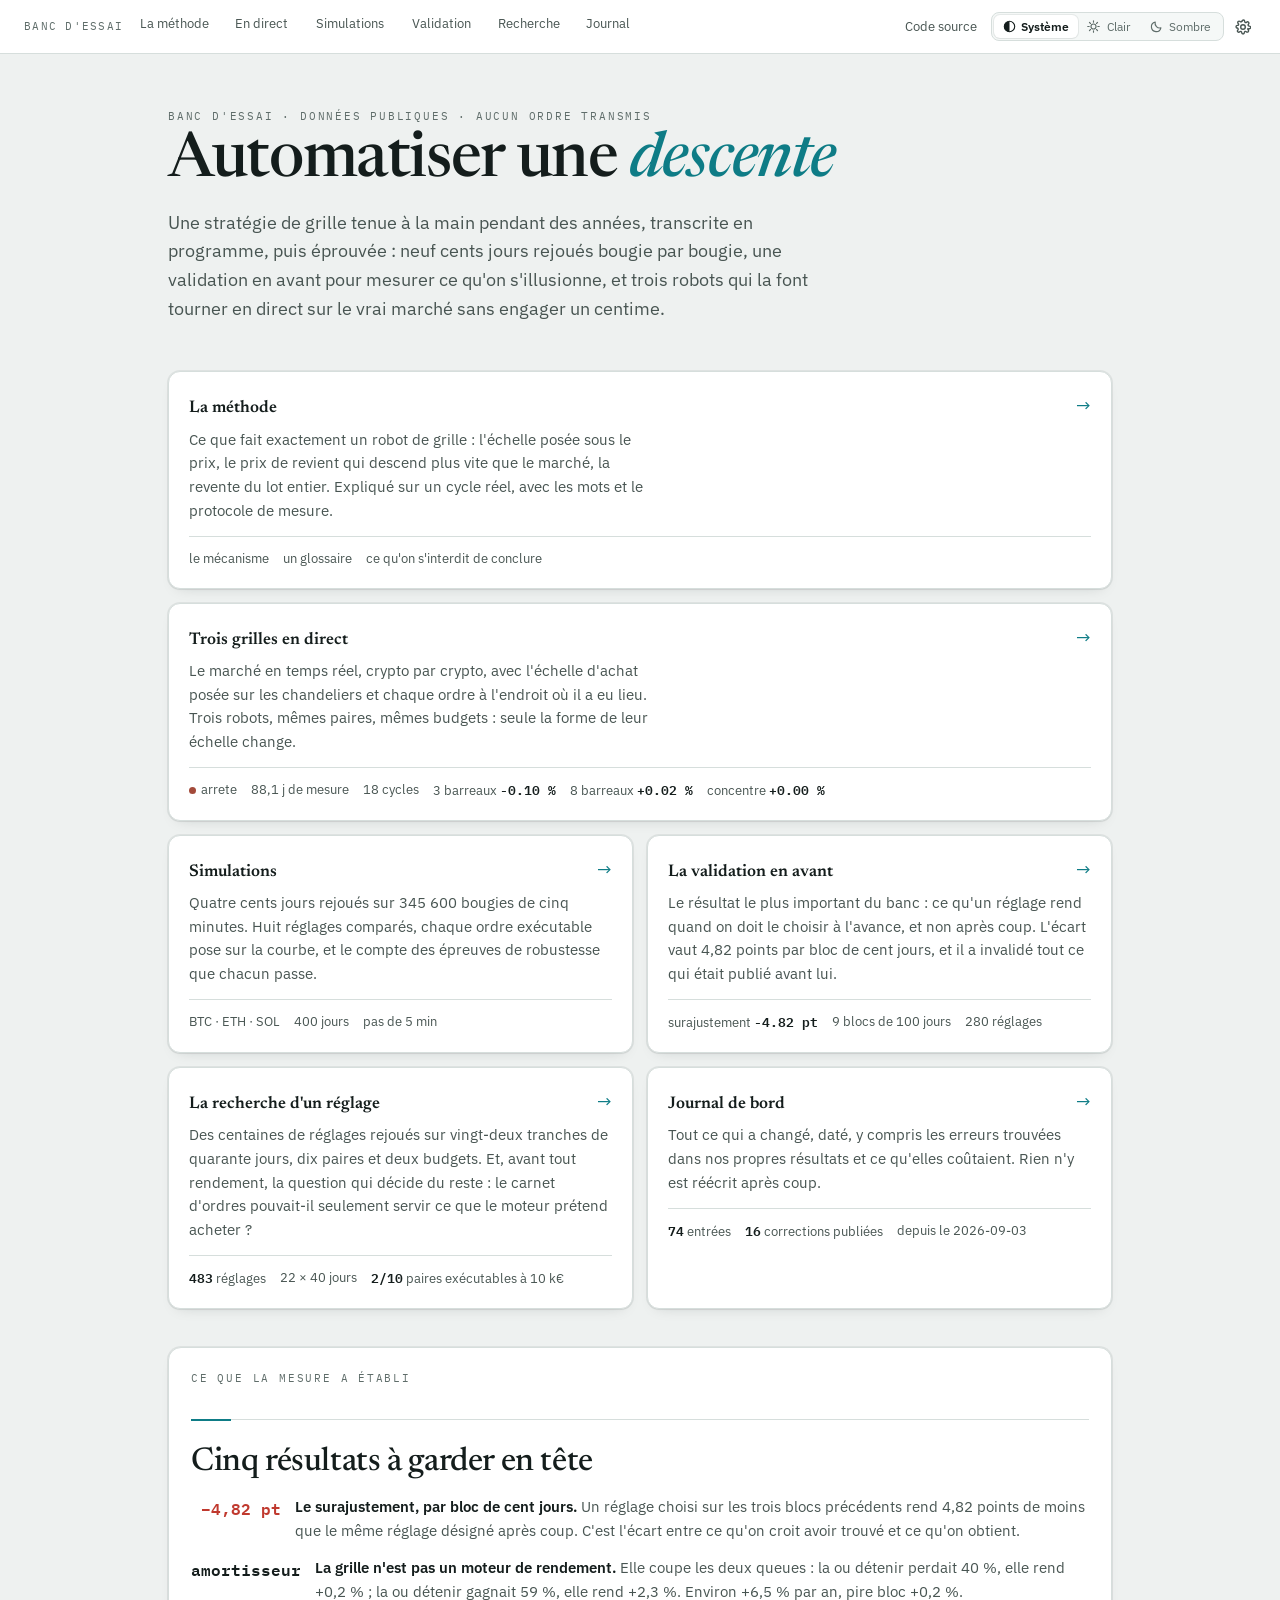
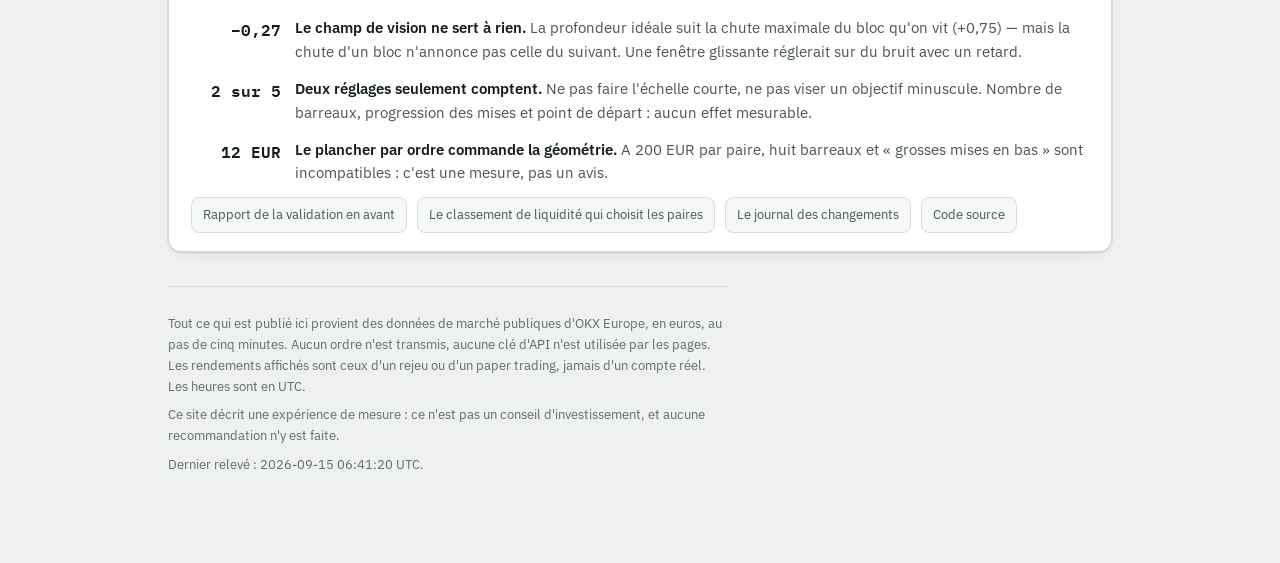
==== commit 1b2d4b29: "Quatre cent soixante mille rejeux pour apprendre que choisir coute de l'argent La demande etait de t" ====
--- a/docs/index.html
+++ b/docs/index.html
@@ -142,6 +142,14 @@
        choisir à l'avance, et non après coup. L'écart vaut 4,82 points par bloc de cent
        jours, et il a invalidé tout ce qui était publié avant lui.</p>
     <div class="etat" id="etat-validation"><span>chargement…</span></div>
+  </a>
+
+  <a class="porte" href="recherche.html">
+    <div class="haut"><h3>La recherche d'un réglage</h3><span class="fleche">→</span></div>
+    <p>Des centaines de réglages rejoués sur vingt-deux tranches de quarante jours, dix
+       paires et deux budgets. Et, avant tout rendement, la question qui décide du reste :
+       le carnet d'ordres pouvait-il seulement servir ce que le moteur prétend acheter ?</p>
+    <div class="etat" id="etat-recherche"><span>chargement…</span></div>
   </a>
 
   <a class="porte" href="journal.html">
@@ -245,6 +253,33 @@
       + `<span>${val.n_reglages} réglages</span>`;
   } else nv.innerHTML = "<span>indisponible</span>";
 
+  /*  La pastille de la recherche lit le même fichier que la page elle-même :
+   *  elle ne peut donc pas annoncer un nombre de réglages que la page dément.
+   *  Le fichier est petit (quelques dizaines de kilo-octets) et vit à côté des
+   *  autres jeux de l'accueil.  */
+  const nr = document.getElementById("etat-recherche");
+  try {
+    const rch = await fetch("data/etude.json").then(r => r.ok ? r.json() : null);
+    if (rch) {
+      const n = rch.etape1 ? rch.etape1.combinaisons.length : 0;
+      const ex = rch.execution ? rch.execution.paires : null;
+      let dur = "";
+      if (ex) {
+        //  Les clés viennent de Python et valent « 10000.0 », pas « 10000 » :
+        //  on retient la CLÉ du plus gros budget, jamais sa valeur reformatée.
+        const cle = Object.keys(rch.execution.mises)
+          .sort((p, q) => Number(p) - Number(q)).pop();
+        const b = Number(cle);
+        const bas = rch.execution.mises[cle].slice(-1)[0];
+        const ok = Object.values(ex).filter(p => p.servable >= bas).length;
+        dur = `<span><b class="b">${ok}/${Object.keys(ex).length}</b> paires exécutables `
+            + `à ${Math.round(b / 1000)} k€</span>`;
+      }
+      nr.innerHTML = (n ? `<span><b>${n}</b> réglages</span>` : "<span>balayage en cours</span>")
+        + `<span>${rch.n_blocs} × ${rch.bloc_jours} jours</span>` + dur;
+    } else nr.innerHTML = "<span>indisponible</span>";
+  } catch (e) { nr.innerHTML = "<span>indisponible</span>"; }
+
   const majs = jeux.map(d => d.maj).sort();
   document.getElementById("maj").textContent = majs.length
     ? "Dernier relevé : " + majs[majs.length-1].replace("T"," ").replace("+00:00"," UTC") + "."
